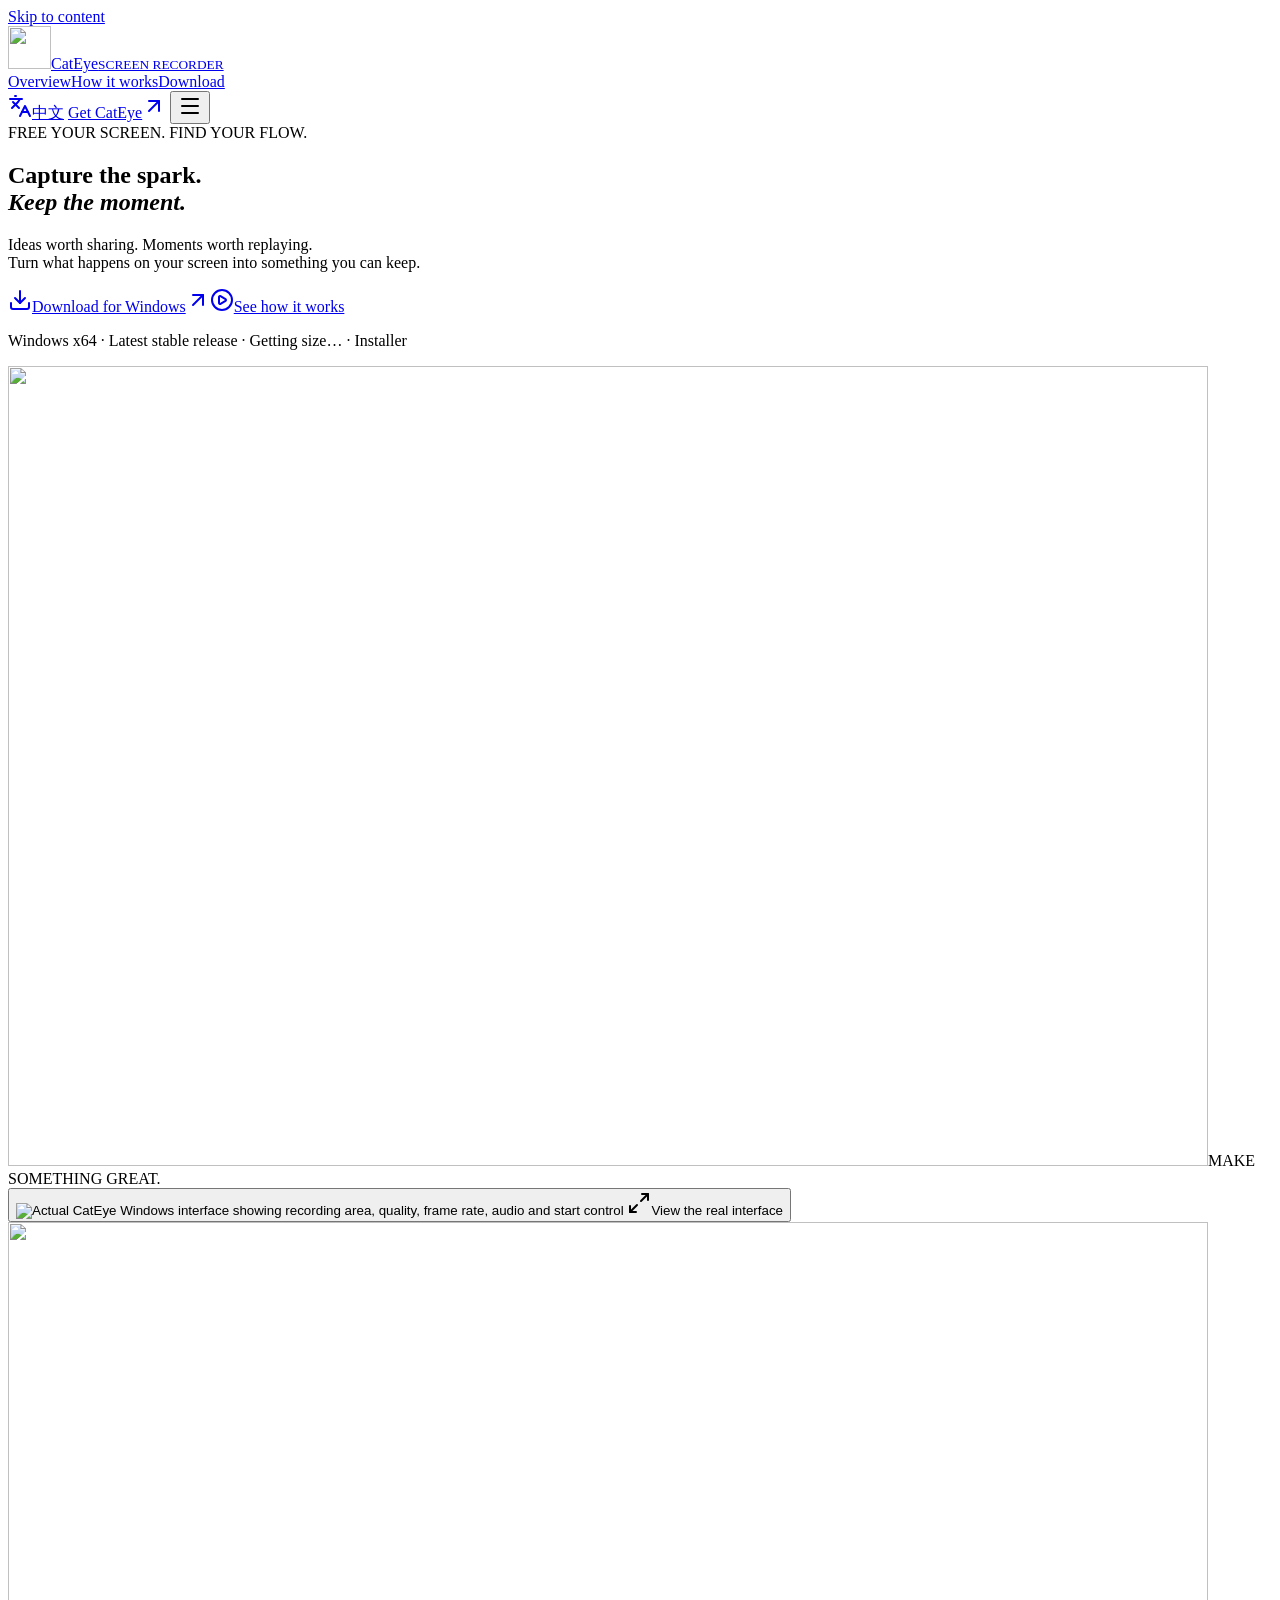
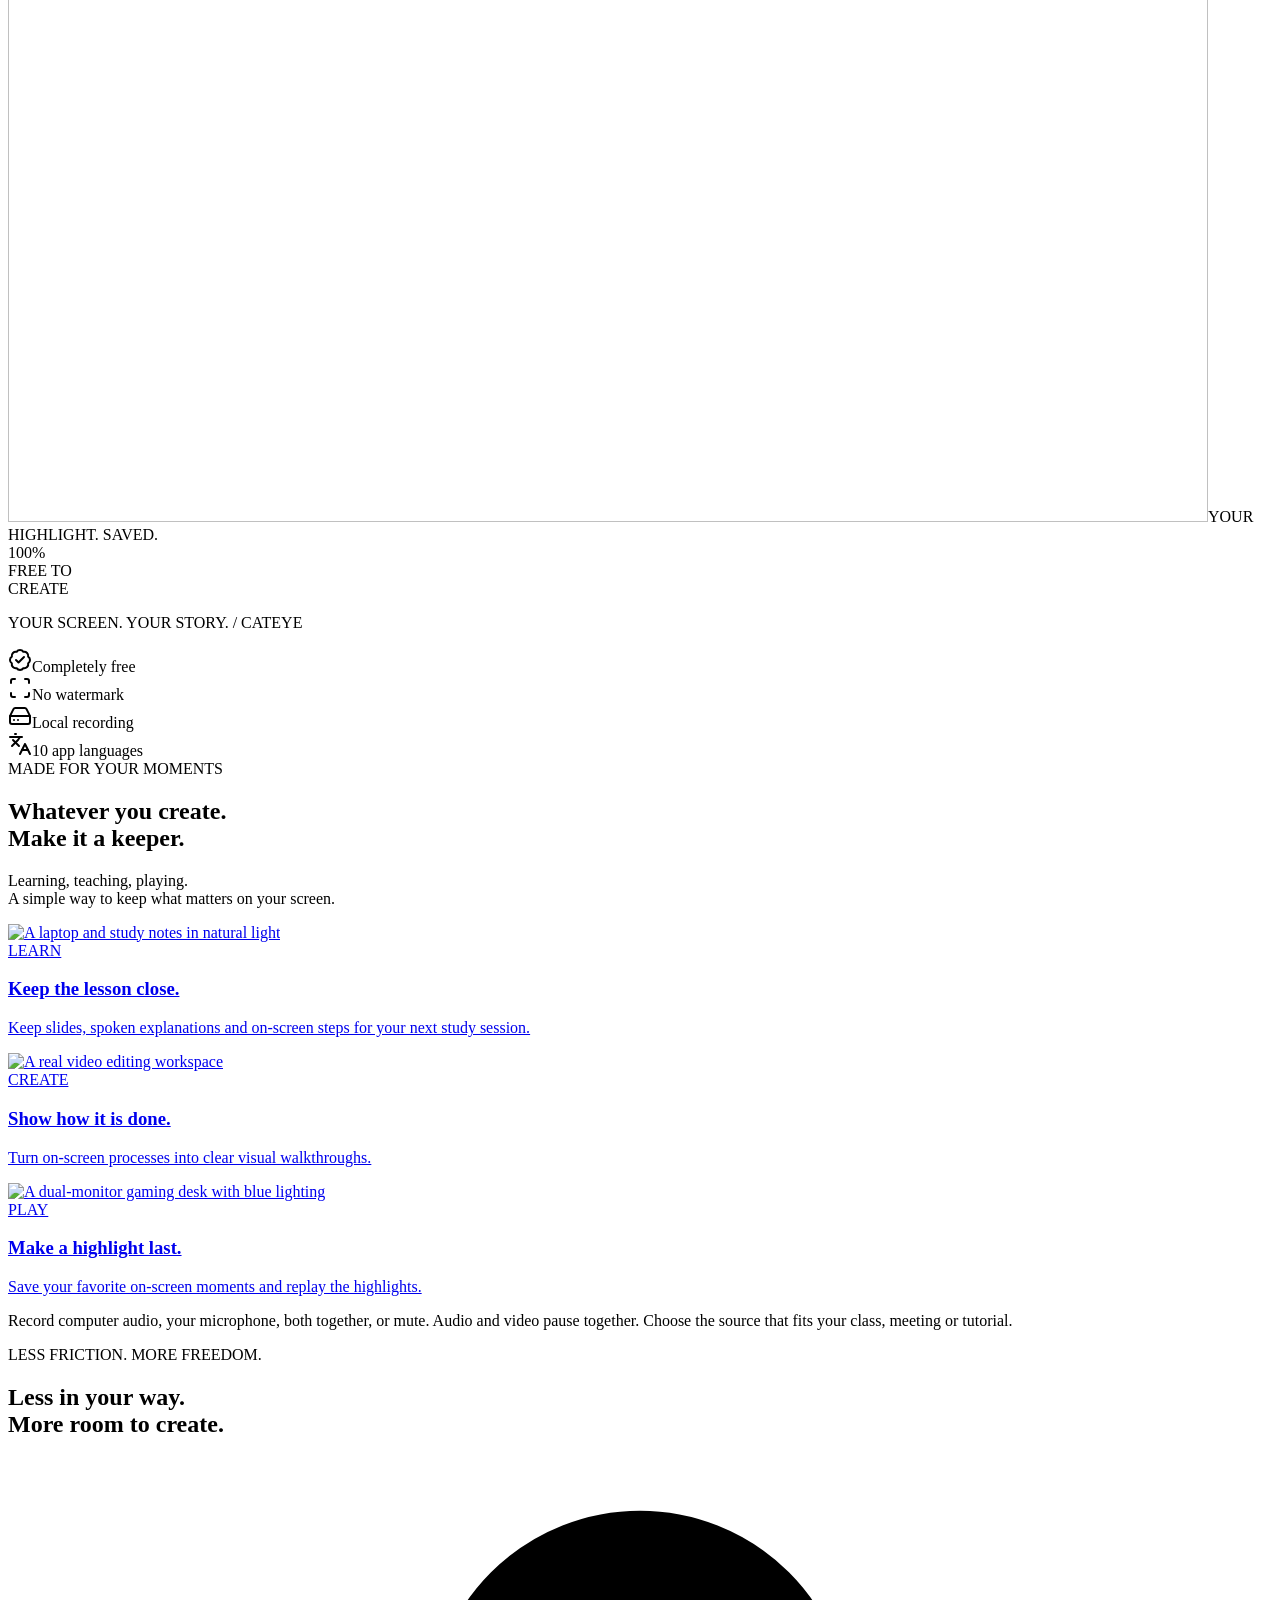
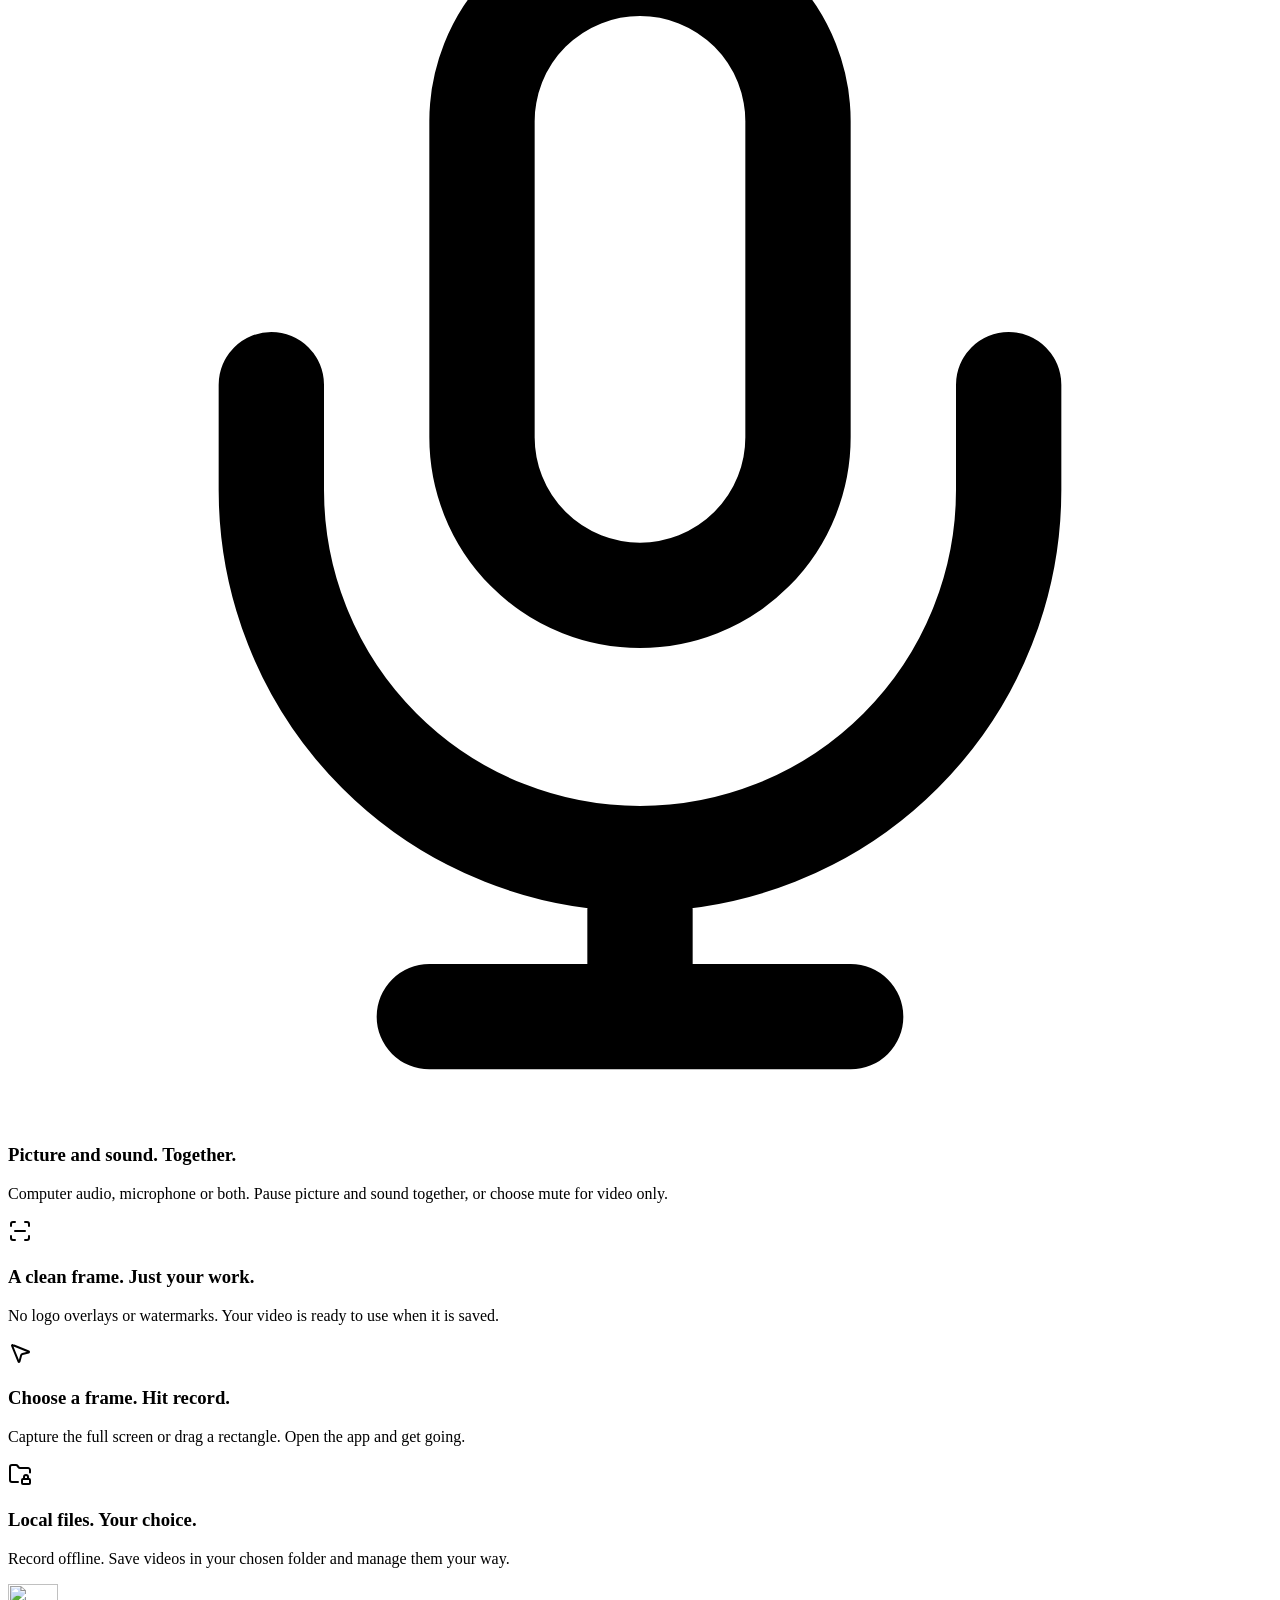
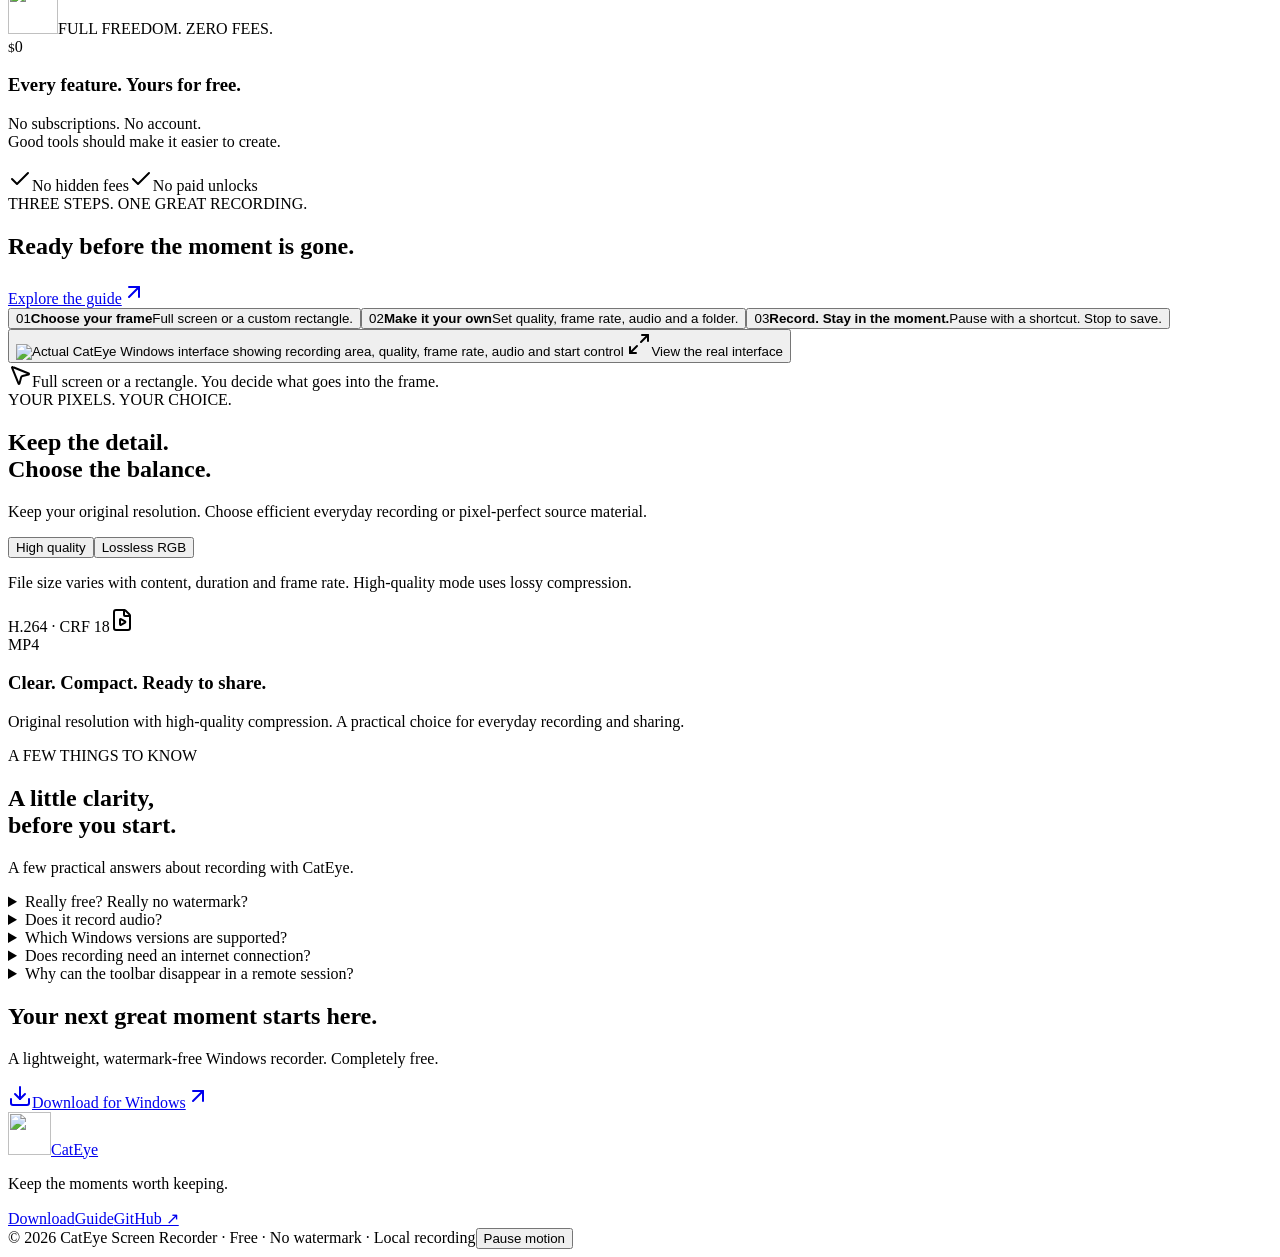
==== index-en.html @ 27d65d8d "Add files via upload" ====
<!DOCTYPE html>
<html lang="en">
<head>
  <meta charset="UTF-8">
  <meta name="viewport" content="width=device-width, initial-scale=1">
  <meta name="theme-color" content="#111313">
  <title>CatEye — Capture the spark. Keep the moment.</title>
  <meta name="description" content="CatEye is a free, lightweight Windows screen recorder without watermarks. Capture the full screen or a custom area with computer audio and microphone. Pause audio and video together. Save locally as MP4 or lossless MKV.">
  <link rel="icon" type="image/png" href="assets/images/cateye-logo.png">
  <link rel="alternate" hreflang="zh-CN" href="index.html">
  <link rel="alternate" hreflang="en" href="index-en.html">
  <link rel="stylesheet" href="assets/vendor/bootstrap.min.css">
  <link rel="stylesheet" href="assets/css/main.css">
  <script src="assets/js/downloads.js" defer></script>
  <script src="assets/js/main.js" defer></script>
</head>
<body>
<a class="skip" href="#main">Skip to content</a>
    <header class="site-header">
      <div class="container nav-row">
        <a class="brand" href="index-en.html" aria-label="CatEye home"><img src="assets/images/cateye-logo.png" width="43" height="43" alt=""><span>CatEye</span><small>SCREEN RECORDER</small></a>
        <nav class="desktop-nav" aria-label="Main navigation"><a href="index-en.html" aria-current=page>Overview</a><a href="guide-en.html" >How it works</a><a href="download-en.html" >Download</a></nav>
        <div class="nav-actions">
          <a class="lang-link" href="index.html" data-language aria-label="切换至中文"><svg
  class="icon" aria-hidden="true"
  xmlns="http://www.w3.org/2000/svg"
  width="24"
  height="24"
  viewBox="0 0 24 24"
  fill="none"
  stroke="currentColor"
  stroke-width="2"
  stroke-linecap="round"
  stroke-linejoin="round"
>
  <path d="m5 8 6 6" />
  <path d="m4 14 6-6 2-3" />
  <path d="M2 5h12" />
  <path d="M7 2h1" />
  <path d="m22 22-5-10-5 10" />
  <path d="M14 18h6" />
</svg>中文</a>
          <a class="pill pill-primary pill-small nav-download" href="https://github.com/greatworks/CatEyeScreenRecorder/releases/latest" data-download>Get CatEye<svg
  class="icon" aria-hidden="true"
  xmlns="http://www.w3.org/2000/svg"
  width="24"
  height="24"
  viewBox="0 0 24 24"
  fill="none"
  stroke="currentColor"
  stroke-width="2"
  stroke-linecap="round"
  stroke-linejoin="round"
>
  <path d="M7 7h10v10" />
  <path d="M7 17 17 7" />
</svg></a>
          <button type="button" class="menu-toggle" aria-label="Open menu" aria-controls="mobile-nav" aria-expanded="false"><svg
  class="icon" aria-hidden="true"
  xmlns="http://www.w3.org/2000/svg"
  width="24"
  height="24"
  viewBox="0 0 24 24"
  fill="none"
  stroke="currentColor"
  stroke-width="2"
  stroke-linecap="round"
  stroke-linejoin="round"
>
  <path d="M4 5h16" />
  <path d="M4 12h16" />
  <path d="M4 19h16" />
</svg></button>
        </div>
      </div>
      <nav id="mobile-nav" class="mobile-nav" aria-label="Mobile navigation" hidden><a href="index-en.html">Overview</a><a href="guide-en.html">How it works</a><a href="download-en.html">Download</a></nav>
      <div class="scroll-meter" aria-hidden="true"></div>
    </header>
<main id="main"><section class="hero"><div class="container">
      <div class="hero-copy">
        <span class="eyebrow"><i></i>FREE YOUR SCREEN. FIND YOUR FLOW.</span>
        <h1>Capture the spark.<br><em>Keep the moment.</em></h1>
        <p class="hero-lead">Ideas worth sharing. Moments worth replaying.<br>Turn what happens on your screen into something you can keep.</p>
        <div class="hero-actions"><a class="pill pill-primary" href="https://github.com/greatworks/CatEyeScreenRecorder/releases/latest" data-download><svg
  class="icon" aria-hidden="true"
  xmlns="http://www.w3.org/2000/svg"
  width="24"
  height="24"
  viewBox="0 0 24 24"
  fill="none"
  stroke="currentColor"
  stroke-width="2"
  stroke-linecap="round"
  stroke-linejoin="round"
>
  <path d="M12 15V3" />
  <path d="M21 15v4a2 2 0 0 1-2 2H5a2 2 0 0 1-2-2v-4" />
  <path d="m7 10 5 5 5-5" />
</svg><span>Download for Windows</span><span class="arrow-circle"><svg
  class="icon" aria-hidden="true"
  xmlns="http://www.w3.org/2000/svg"
  width="24"
  height="24"
  viewBox="0 0 24 24"
  fill="none"
  stroke="currentColor"
  stroke-width="2"
  stroke-linecap="round"
  stroke-linejoin="round"
>
  <path d="M7 7h10v10" />
  <path d="M7 17 17 7" />
</svg></span></a><a class="text-link" href="#workflow"><svg
  class="icon" aria-hidden="true"
  xmlns="http://www.w3.org/2000/svg"
  width="24"
  height="24"
  viewBox="0 0 24 24"
  fill="none"
  stroke="currentColor"
  stroke-width="2"
  stroke-linecap="round"
  stroke-linejoin="round"
>
  <path d="M9 9.003a1 1 0 0 1 1.517-.859l4.997 2.997a1 1 0 0 1 0 1.718l-4.997 2.997A1 1 0 0 1 9 14.996z" />
  <circle cx="12" cy="12" r="10" />
</svg>See how it works</a></div>
        <p class="hero-note" aria-live="polite">Windows x64 · <span data-release-version>Latest stable release</span> · <span data-release-size>Getting size…</span> · <span data-release-format>Installer</span></p>
      </div>
      <div class="hero-scene">
        <div class="scene-card scene-left" aria-hidden="true"><img src="assets/images/creator-workspace.jpg" width="1200" height="800" alt=""><span>MAKE SOMETHING GREAT.</span></div>
        <button type="button" class="app-visual hero-app" data-image="assets/images/app-en.png" data-tilt aria-label="Enlarge the actual CatEye interface">
      <img src="assets/images/app-en.png" width="1380" height="930" alt="Actual CatEye Windows interface showing recording area, quality, frame rate, audio and start control" fetchpriority="high">
      <span class="zoom-label"><svg
  class="icon" aria-hidden="true"
  xmlns="http://www.w3.org/2000/svg"
  width="24"
  height="24"
  viewBox="0 0 24 24"
  fill="none"
  stroke="currentColor"
  stroke-width="2"
  stroke-linecap="round"
  stroke-linejoin="round"
>
  <path d="M15 3h6v6" />
  <path d="m21 3-7 7" />
  <path d="m3 21 7-7" />
  <path d="M9 21H3v-6" />
</svg>View the real interface</span>
    </button>
        <div class="scene-card scene-right" aria-hidden="true"><img src="assets/images/gaming-workspace.jpg" width="1200" height="900" alt=""><span>YOUR HIGHLIGHT. SAVED.</span></div>
        <div class="orbit-label" aria-hidden="true">100%<br>FREE TO<br>CREATE</div>
        <p class="scene-caption">YOUR SCREEN. YOUR STORY. / CATEYE</p>
      </div>
    </div></section>
    <div class="trust-strip"><div class="container trust-grid">
      <div class="trust-item"><svg
  class="icon" aria-hidden="true"
  xmlns="http://www.w3.org/2000/svg"
  width="24"
  height="24"
  viewBox="0 0 24 24"
  fill="none"
  stroke="currentColor"
  stroke-width="2"
  stroke-linecap="round"
  stroke-linejoin="round"
>
  <path d="M3.85 8.62a4 4 0 0 1 4.78-4.77 4 4 0 0 1 6.74 0 4 4 0 0 1 4.78 4.78 4 4 0 0 1 0 6.74 4 4 0 0 1-4.77 4.78 4 4 0 0 1-6.75 0 4 4 0 0 1-4.78-4.77 4 4 0 0 1 0-6.76Z" />
  <path d="m16 9-5.5 5.5L8 12" />
</svg><span>Completely free</span></div><div class="trust-item"><svg
  class="icon" aria-hidden="true"
  xmlns="http://www.w3.org/2000/svg"
  width="24"
  height="24"
  viewBox="0 0 24 24"
  fill="none"
  stroke="currentColor"
  stroke-width="2"
  stroke-linecap="round"
  stroke-linejoin="round"
>
  <path d="M3 7V5a2 2 0 0 1 2-2h2" />
  <path d="M17 3h2a2 2 0 0 1 2 2v2" />
  <path d="M21 17v2a2 2 0 0 1-2 2h-2" />
  <path d="M7 21H5a2 2 0 0 1-2-2v-2" />
</svg><span>No watermark</span></div><div class="trust-item"><svg
  class="icon" aria-hidden="true"
  xmlns="http://www.w3.org/2000/svg"
  width="24"
  height="24"
  viewBox="0 0 24 24"
  fill="none"
  stroke="currentColor"
  stroke-width="2"
  stroke-linecap="round"
  stroke-linejoin="round"
>
  <path d="M10 16h.01" />
  <path d="M2.212 11.577a2 2 0 0 0-.212.896V18a2 2 0 0 0 2 2h16a2 2 0 0 0 2-2v-5.527a2 2 0 0 0-.212-.896L18.55 5.11A2 2 0 0 0 16.76 4H7.24a2 2 0 0 0-1.79 1.11z" />
  <path d="M21.946 12.013H2.054" />
  <path d="M6 16h.01" />
</svg><span>Local recording</span></div><div class="trust-item"><svg
  class="icon" aria-hidden="true"
  xmlns="http://www.w3.org/2000/svg"
  width="24"
  height="24"
  viewBox="0 0 24 24"
  fill="none"
  stroke="currentColor"
  stroke-width="2"
  stroke-linecap="round"
  stroke-linejoin="round"
>
  <path d="m5 8 6 6" />
  <path d="m4 14 6-6 2-3" />
  <path d="M2 5h12" />
  <path d="M7 2h1" />
  <path d="m22 22-5-10-5 10" />
  <path d="M14 18h6" />
</svg><span>10 app languages</span></div>
    </div></div>
    <section class="light-section section-pad" id="moments"><div class="container">
      <div class="section-head reveal"><div><span class="eyebrow"><i></i>MADE FOR YOUR MOMENTS</span><h2 class="section-title">Whatever you create.<br>Make it a keeper.</h2></div><p class="section-lead">Learning, teaching, playing.<br>A simple way to keep what matters on your screen.</p></div>
      <div class="row g-4">
        <div class="col-md-4 reveal"><a class="use-case" href="guide-en.html#first-recording"><img src="assets/images/study-workspace.jpg" width="1200" height="900" loading="lazy" alt="A laptop and study notes in natural light"><div class="use-case-copy"><span class="tag">LEARN</span><h3>Keep the lesson close.</h3><p>Keep slides, spoken explanations and on-screen steps for your next study session.</p></div></a></div><div class="col-md-4 reveal"><a class="use-case" href="guide-en.html#first-recording"><img src="assets/images/creator-workspace.jpg" width="1200" height="900" loading="lazy" alt="A real video editing workspace"><div class="use-case-copy"><span class="tag">CREATE</span><h3>Show how it is done.</h3><p>Turn on-screen processes into clear visual walkthroughs.</p></div></a></div><div class="col-md-4 reveal"><a class="use-case" href="guide-en.html#first-recording"><img src="assets/images/gaming-workspace.jpg" width="1200" height="900" loading="lazy" alt="A dual-monitor gaming desk with blue lighting"><div class="use-case-copy"><span class="tag">PLAY</span><h3>Make a highlight last.</h3><p>Save your favorite on-screen moments and replay the highlights.</p></div></a></div>
      </div><p class="scenario-note">Record computer audio, your microphone, both together, or mute. Audio and video pause together. Choose the source that fits your class, meeting or tutorial.</p>
    </div></section>
    <section class="section-pad" id="features"><div class="container feature-intro">
      <div class="reveal"><span class="eyebrow"><i></i>LESS FRICTION. MORE FREEDOM.</span><h2 class="section-title">Less in your way.<br>More room to create.</h2>
        <div class="feature-list">
          <div class="feature-row"><svg class="icon" aria-hidden="true" viewBox="0 0 24 24" fill="none" stroke="currentColor" stroke-width="2" stroke-linecap="round" stroke-linejoin="round"><rect x="9" y="2" width="6" height="12" rx="3"/><path d="M5 10v2a7 7 0 0 0 14 0v-2M12 19v3M8 22h8"/></svg><div><h3>Picture and sound. Together.</h3><p>Computer audio, microphone or both. Pause picture and sound together, or choose mute for video only.</p></div></div>
          <div class="feature-row"><svg
  class="icon" aria-hidden="true"
  xmlns="http://www.w3.org/2000/svg"
  width="24"
  height="24"
  viewBox="0 0 24 24"
  fill="none"
  stroke="currentColor"
  stroke-width="2"
  stroke-linecap="round"
  stroke-linejoin="round"
>
  <path d="M3 7V5a2 2 0 0 1 2-2h2" />
  <path d="M17 3h2a2 2 0 0 1 2 2v2" />
  <path d="M21 17v2a2 2 0 0 1-2 2h-2" />
  <path d="M7 21H5a2 2 0 0 1-2-2v-2" />
  <path d="M7 12h10" />
</svg><div><h3>A clean frame. Just your work.</h3><p>No logo overlays or watermarks. Your video is ready to use when it is saved.</p></div></div><div class="feature-row"><svg
  class="icon" aria-hidden="true"
  xmlns="http://www.w3.org/2000/svg"
  width="24"
  height="24"
  viewBox="0 0 24 24"
  fill="none"
  stroke="currentColor"
  stroke-width="2"
  stroke-linecap="round"
  stroke-linejoin="round"
>
  <path d="M4.037 4.688a.495.495 0 0 1 .651-.651l16 6.5a.5.5 0 0 1-.063.947l-6.124 1.58a2 2 0 0 0-1.438 1.435l-1.579 6.126a.5.5 0 0 1-.947.063z" />
</svg><div><h3>Choose a frame. Hit record.</h3><p>Capture the full screen or drag a rectangle. Open the app and get going.</p></div></div><div class="feature-row"><svg
  class="icon" aria-hidden="true"
  xmlns="http://www.w3.org/2000/svg"
  width="24"
  height="24"
  viewBox="0 0 24 24"
  fill="none"
  stroke="currentColor"
  stroke-width="2"
  stroke-linecap="round"
  stroke-linejoin="round"
>
  <rect width="8" height="5" x="14" y="17" rx="1" />
  <path d="M10 20H4a2 2 0 0 1-2-2V5a2 2 0 0 1 2-2h3.9a2 2 0 0 1 1.69.9l.81 1.2a2 2 0 0 0 1.67.9H20a2 2 0 0 1 2 2v2.5" />
  <path d="M20 17v-2a2 2 0 1 0-4 0v2" />
</svg><div><h3>Local files. Your choice.</h3><p>Record offline. Save videos in your chosen folder and manage them your way.</p></div></div>
        </div>
      </div>
      <div class="spotlight-card free-card reveal"><img class="mini-logo" src="assets/images/cateye-logo.png" width="50" height="50" alt=""><span class="overline">FULL FREEDOM. ZERO FEES.</span><div class="free-display"><small>$</small>0</div><h3>Every feature. Yours for free.</h3><p>No subscriptions. No account.<br>Good tools should make it easier to create.</p><div class="free-card-footer"><span><svg
  class="icon" aria-hidden="true"
  xmlns="http://www.w3.org/2000/svg"
  width="24"
  height="24"
  viewBox="0 0 24 24"
  fill="none"
  stroke="currentColor"
  stroke-width="2"
  stroke-linecap="round"
  stroke-linejoin="round"
>
  <path d="M20 6 9 17l-5-5" />
</svg>No hidden fees</span><span><svg
  class="icon" aria-hidden="true"
  xmlns="http://www.w3.org/2000/svg"
  width="24"
  height="24"
  viewBox="0 0 24 24"
  fill="none"
  stroke="currentColor"
  stroke-width="2"
  stroke-linecap="round"
  stroke-linejoin="round"
>
  <path d="M20 6 9 17l-5-5" />
</svg>No paid unlocks</span></div></div>
    </div></section>
    <section class="section-pad workflow" id="workflow"><div class="container">
      <div class="section-head reveal"><div><span class="eyebrow"><i></i>THREE STEPS. ONE GREAT RECORDING.</span><h2 class="section-title">Ready before the moment is gone.</h2></div><a class="text-link" href="guide-en.html">Explore the guide<svg
  class="icon" aria-hidden="true"
  xmlns="http://www.w3.org/2000/svg"
  width="24"
  height="24"
  viewBox="0 0 24 24"
  fill="none"
  stroke="currentColor"
  stroke-width="2"
  stroke-linecap="round"
  stroke-linejoin="round"
>
  <path d="M7 7h10v10" />
  <path d="M7 17 17 7" />
</svg></a></div>
      <div class="workflow-layout">
        <div class="steps reveal" role="group" aria-label="Recording steps">
          <button class="step-button" type="button" data-step="0" aria-pressed="true"><span class="step-number">01</span><span><strong>Choose your frame</strong><span>Full screen or a custom rectangle.</span></span></button><button class="step-button" type="button" data-step="1" aria-pressed="false"><span class="step-number">02</span><span><strong>Make it your own</strong><span>Set quality, frame rate, audio and a folder.</span></span></button><button class="step-button" type="button" data-step="2" aria-pressed="false"><span class="step-number">03</span><span><strong>Record. Stay in the moment.</strong><span>Pause with a shortcut. Stop to save.</span></span></button>
        </div><div class="workflow-visual reveal"><button type="button" class="app-visual " data-image="assets/images/app-en.png"  aria-label="Enlarge the actual CatEye interface">
      <img src="assets/images/app-en.png" width="1380" height="930" alt="Actual CatEye Windows interface showing recording area, quality, frame rate, audio and start control" loading="lazy">
      <span class="zoom-label"><svg
  class="icon" aria-hidden="true"
  xmlns="http://www.w3.org/2000/svg"
  width="24"
  height="24"
  viewBox="0 0 24 24"
  fill="none"
  stroke="currentColor"
  stroke-width="2"
  stroke-linecap="round"
  stroke-linejoin="round"
>
  <path d="M15 3h6v6" />
  <path d="m21 3-7 7" />
  <path d="m3 21 7-7" />
  <path d="M9 21H3v-6" />
</svg>View the real interface</span>
    </button><div class="workflow-caption"><svg
  class="icon" aria-hidden="true"
  xmlns="http://www.w3.org/2000/svg"
  width="24"
  height="24"
  viewBox="0 0 24 24"
  fill="none"
  stroke="currentColor"
  stroke-width="2"
  stroke-linecap="round"
  stroke-linejoin="round"
>
  <path d="M4.037 4.688a.495.495 0 0 1 .651-.651l16 6.5a.5.5 0 0 1-.063.947l-6.124 1.58a2 2 0 0 0-1.438 1.435l-1.579 6.126a.5.5 0 0 1-.947.063z" />
</svg><span id="step-caption" aria-live="polite">Full screen or a rectangle. You decide what goes into the frame.</span></div></div>
      </div>
    </div></section>
    <section class="quality-section section-pad" id="quality"><div class="container quality-layout">
      <div class="reveal"><span class="eyebrow"><i></i>YOUR PIXELS. YOUR CHOICE.</span><h2 class="section-title">Keep the detail.<br>Choose the balance.</h2><p class="section-lead">Keep your original resolution. Choose efficient everyday recording or pixel-perfect source material.</p>
        <div class="quality-switch" role="group" aria-label="Choose quality mode"><button type="button" data-quality="mp4" aria-pressed="true">High quality</button><button type="button" data-quality="mkv" aria-pressed="false">Lossless RGB</button></div>
        <p class="quality-small">File size varies with content, duration and frame rate. High-quality mode uses lossy compression.</p>
      </div><div class="format-card reveal" aria-live="polite"><div class="format-meta"><span id="quality-codec">H.264 · CRF 18</span><svg
  class="icon" aria-hidden="true"
  xmlns="http://www.w3.org/2000/svg"
  width="24"
  height="24"
  viewBox="0 0 24 24"
  fill="none"
  stroke="currentColor"
  stroke-width="2"
  stroke-linecap="round"
  stroke-linejoin="round"
>
  <path d="M6 22a2 2 0 0 1-2-2V4a2 2 0 0 1 2-2h8a2.4 2.4 0 0 1 1.704.706l3.588 3.588A2.4 2.4 0 0 1 20 8v12a2 2 0 0 1-2 2z" />
  <path d="M14 2v5a1 1 0 0 0 1 1h5" />
  <path d="M15.033 13.44a.647.647 0 0 1 0 1.12l-4.065 2.352a.645.645 0 0 1-.968-.56v-4.704a.645.645 0 0 1 .967-.56z" />
</svg></div><div class="format-name" id="quality-name">MP4</div><h3 id="quality-title">Clear. Compact. Ready to share.</h3><p id="quality-text">Original resolution with high-quality compression. A practical choice for everyday recording and sharing.</p></div>
    </div></section>
    <section class="section-pad" id="faq"><div class="container faq-layout"><div class="reveal"><span class="eyebrow"><i></i>A FEW THINGS TO KNOW</span><h2 class="section-title">A little clarity,<br>before you start.</h2><p class="section-lead">A few practical answers about recording with CatEye.</p></div><div class="reveal"><div class="faq-list"><details><summary>Really free? Really no watermark?</summary><p>Yes. Every feature is free, recordings have no watermark, and no account or subscription is required.</p></details><details><summary>Does it record audio?</summary><p>Record computer audio, your microphone, both together, or mute. Audio and video pause together. Choose the source that fits your class, meeting or tutorial.</p></details><details><summary>Which Windows versions are supported?</summary><p>Targets 64-bit Windows 7 SP1 / 8 / 8.1 / 10 / 11 with .NET Framework 4.5.2 or later. Regression testing was completed on Windows 10 x64; other targets still need device validation.</p></details><details><summary>Does recording need an internet connection?</summary><p>Recording works offline. Videos go directly to the local folder you choose. Update checks and downloads require internet access.</p></details><details><summary>Why can the toolbar disappear in a remote session?</summary><p>Some remote-desktop apps also hide the capture-excluded toolbar. Use Ctrl + Shift + F9 to pause or resume and Ctrl + Shift + F10 to stop and save.</p></details></div></div></div></section>
    <section class="final-cta"><div class="container cta-row reveal"><div><h2>Your next great moment starts here.</h2><p>A lightweight, watermark-free Windows recorder. Completely free.</p></div><a class="pill pill-dark" href="https://github.com/greatworks/CatEyeScreenRecorder/releases/latest" data-download><svg
  class="icon" aria-hidden="true"
  xmlns="http://www.w3.org/2000/svg"
  width="24"
  height="24"
  viewBox="0 0 24 24"
  fill="none"
  stroke="currentColor"
  stroke-width="2"
  stroke-linecap="round"
  stroke-linejoin="round"
>
  <path d="M12 15V3" />
  <path d="M21 15v4a2 2 0 0 1-2 2H5a2 2 0 0 1-2-2v-4" />
  <path d="m7 10 5 5 5-5" />
</svg><span>Download for Windows</span><span class="arrow-circle"><svg
  class="icon" aria-hidden="true"
  xmlns="http://www.w3.org/2000/svg"
  width="24"
  height="24"
  viewBox="0 0 24 24"
  fill="none"
  stroke="currentColor"
  stroke-width="2"
  stroke-linecap="round"
  stroke-linejoin="round"
>
  <path d="M7 7h10v10" />
  <path d="M7 17 17 7" />
</svg></span></a></div></section></main>
<footer class="site-footer"><div class="container">
      <div class="footer-top">
        <div><a class="brand" href="index-en.html"><img src="assets/images/cateye-logo.png" width="43" height="43" alt="">CatEye</a><p>Keep the moments worth keeping.</p></div>
        <nav class="footer-links" aria-label="Footer navigation"><a href="https://github.com/greatworks/CatEyeScreenRecorder/releases/latest" data-download>Download</a><a href="guide-en.html">Guide</a><a href="https://github.com/greatworks/CatEyeScreenRecorder" target="_blank" rel="noopener noreferrer">GitHub ↗</a></nav>
      </div>
      <div class="footer-bottom"><span>© 2026 CatEye Screen Recorder · Free · No watermark · Local recording</span><button class="motion-toggle" type="button" aria-pressed="false">Pause motion</button></div>
    </div></footer>
    <dialog class="image-dialog" aria-label="CatEye interface preview"><button type="button" class="dialog-close" aria-label="Close preview"><svg
  class="icon" aria-hidden="true"
  xmlns="http://www.w3.org/2000/svg"
  width="24"
  height="24"
  viewBox="0 0 24 24"
  fill="none"
  stroke="currentColor"
  stroke-width="2"
  stroke-linecap="round"
  stroke-linejoin="round"
>
  <path d="M18 6 6 18" />
  <path d="m6 6 12 12" />
</svg></button><img id="large-image" alt="Enlarged actual CatEye interface"><p>Rendered from the actual Windows application controls</p></dialog>
    <div class="toast" role="status" aria-live="polite"></div>
</body>
</html>
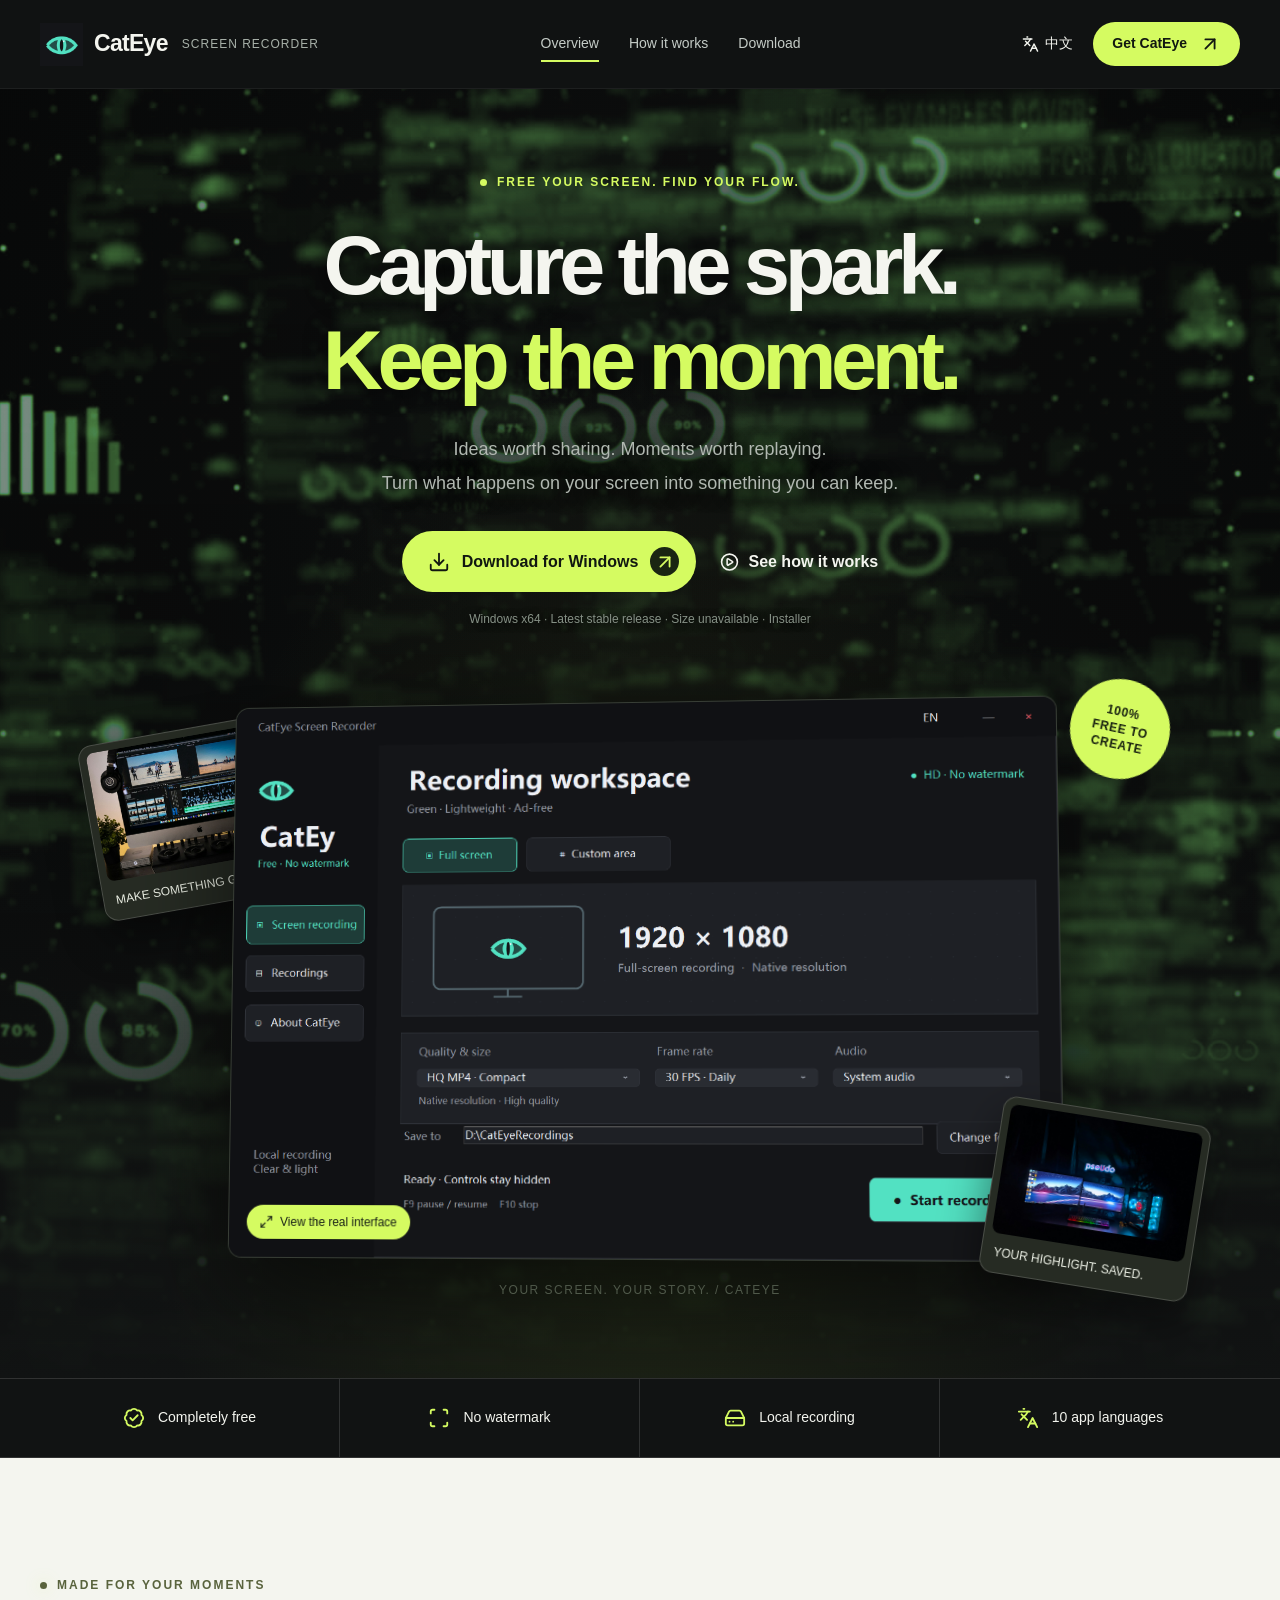
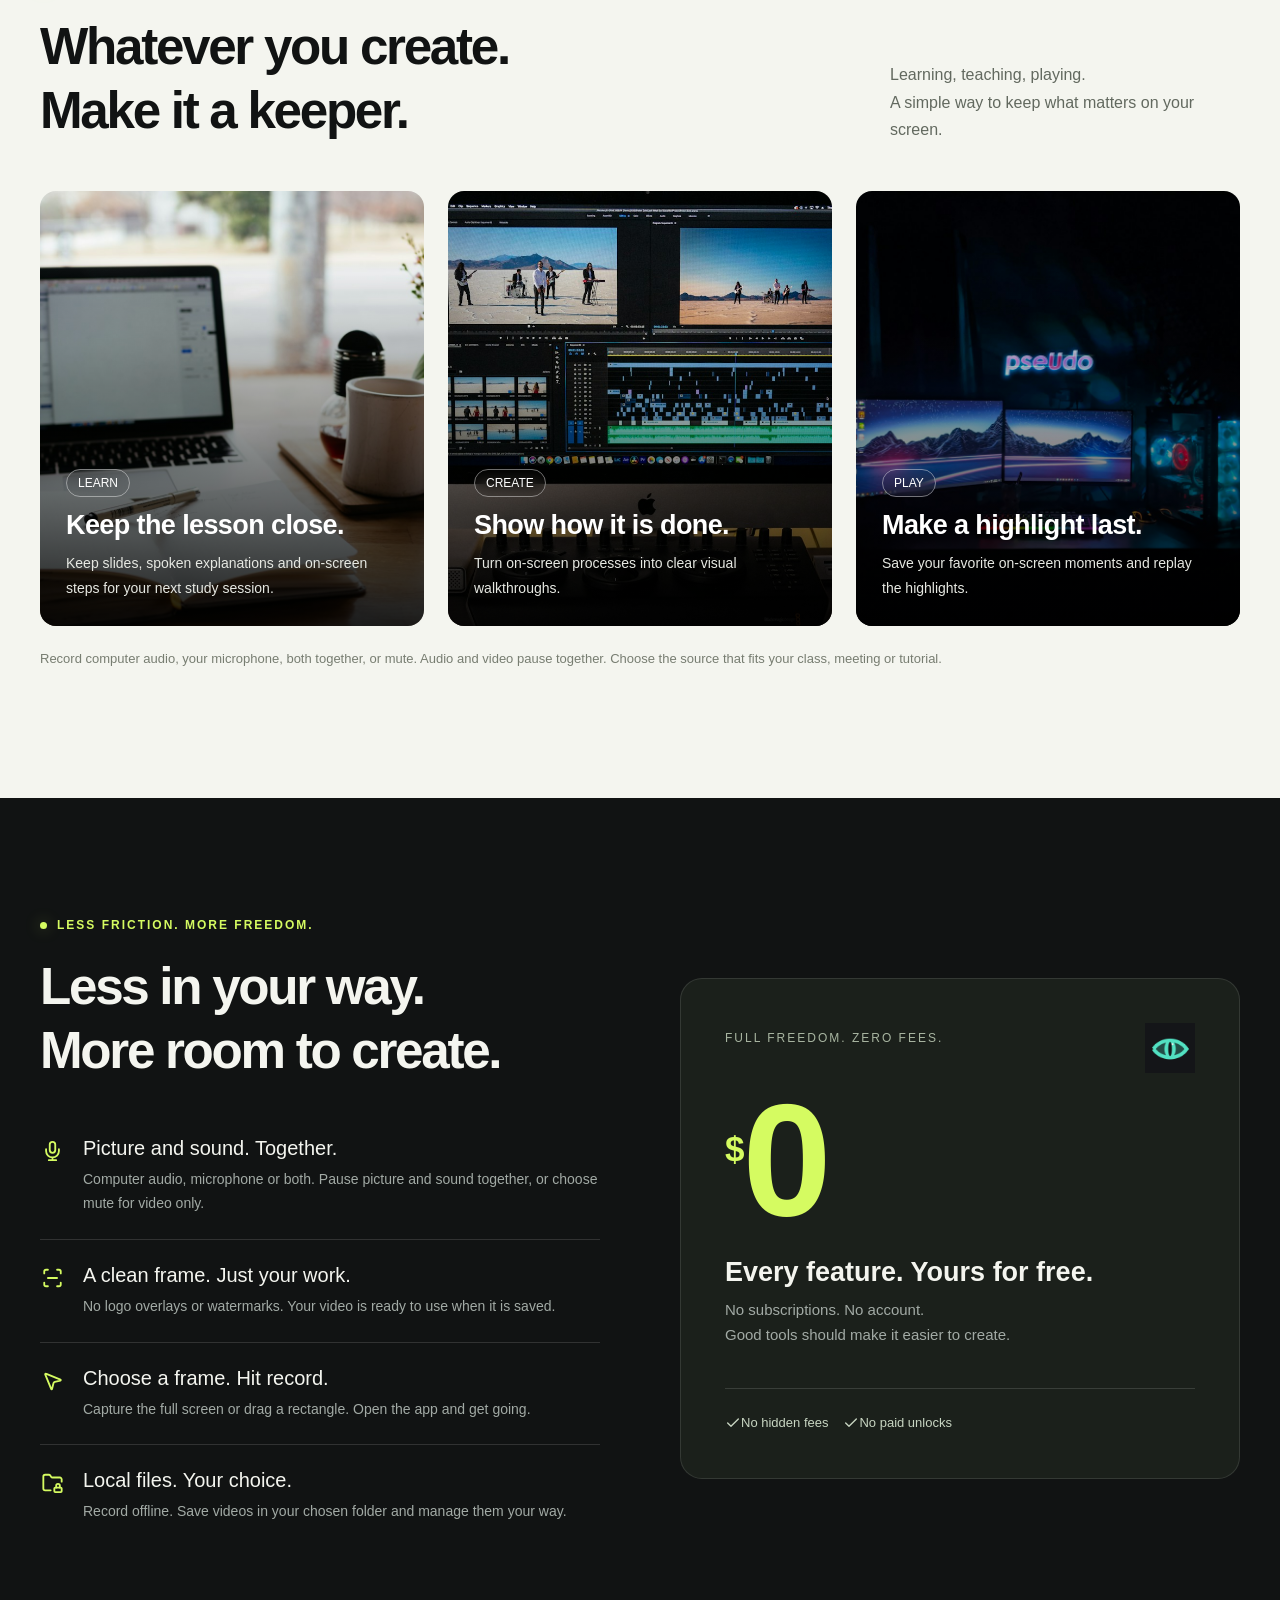
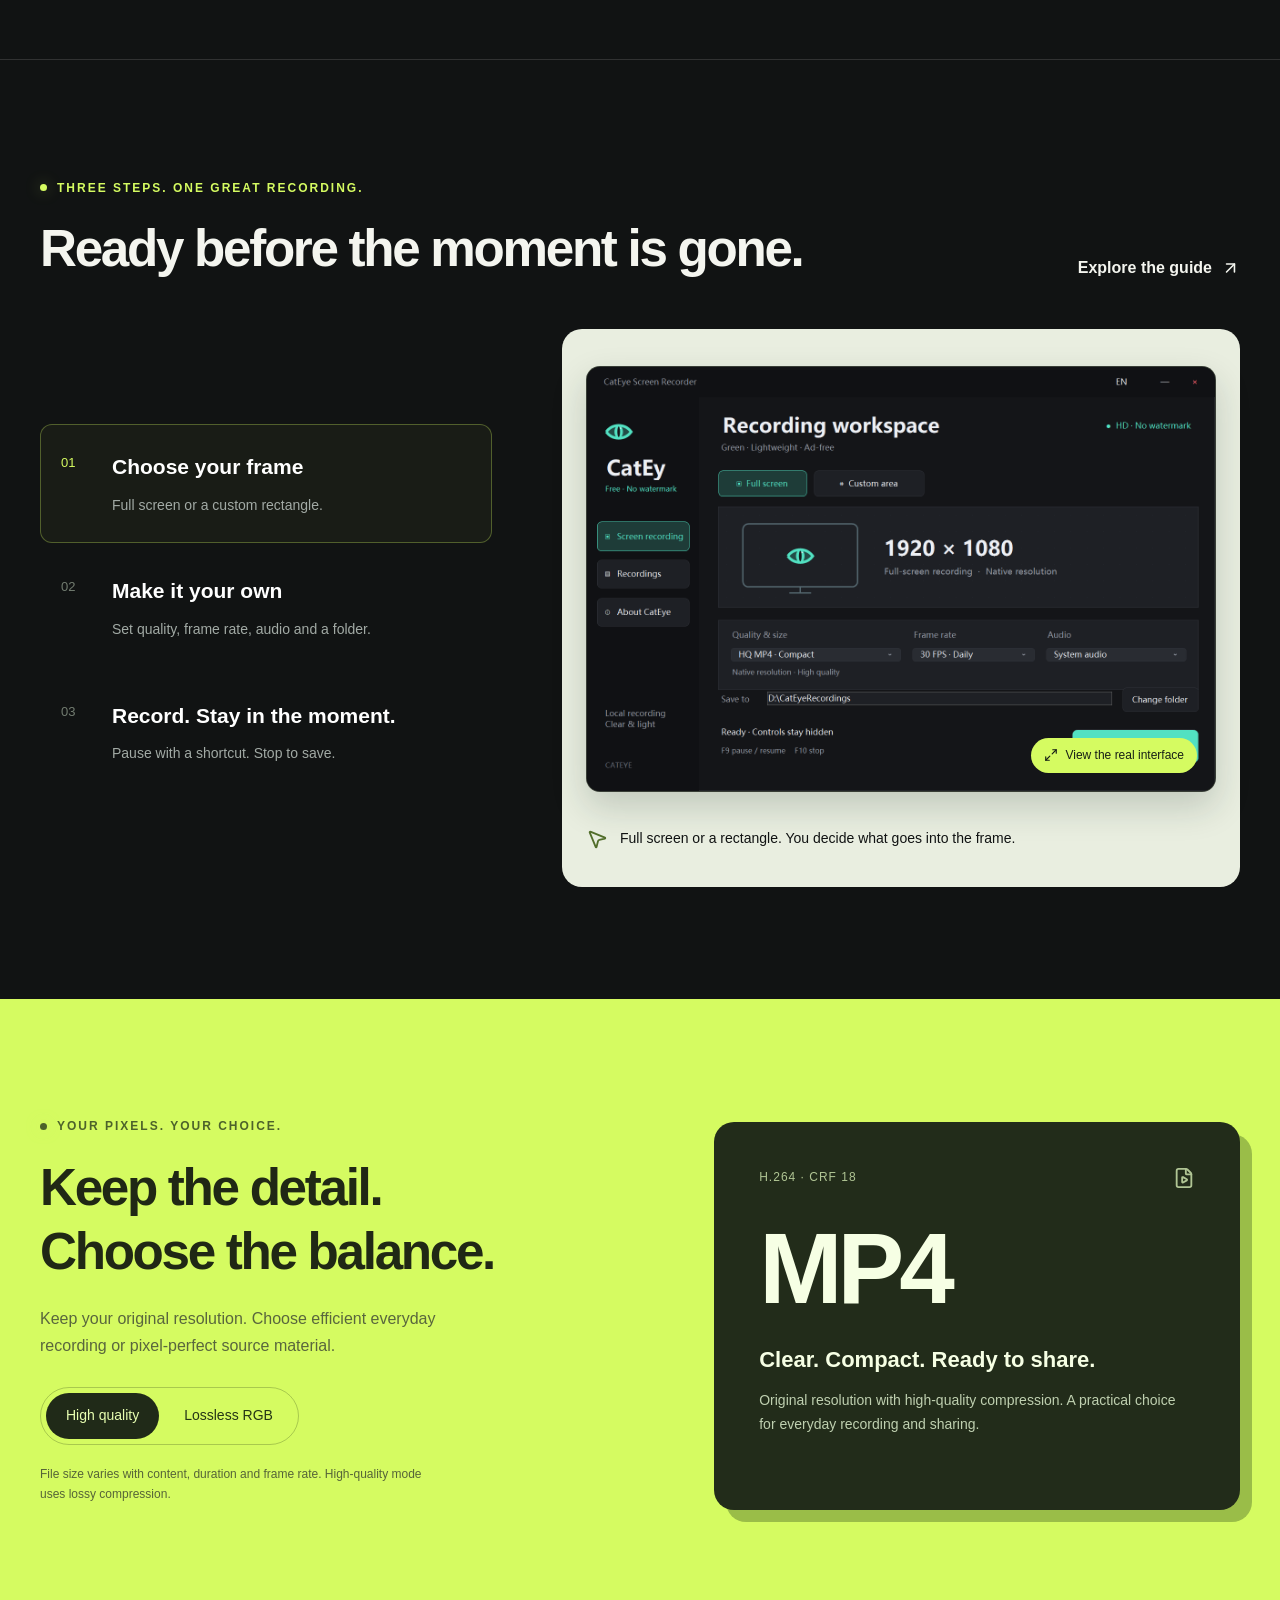
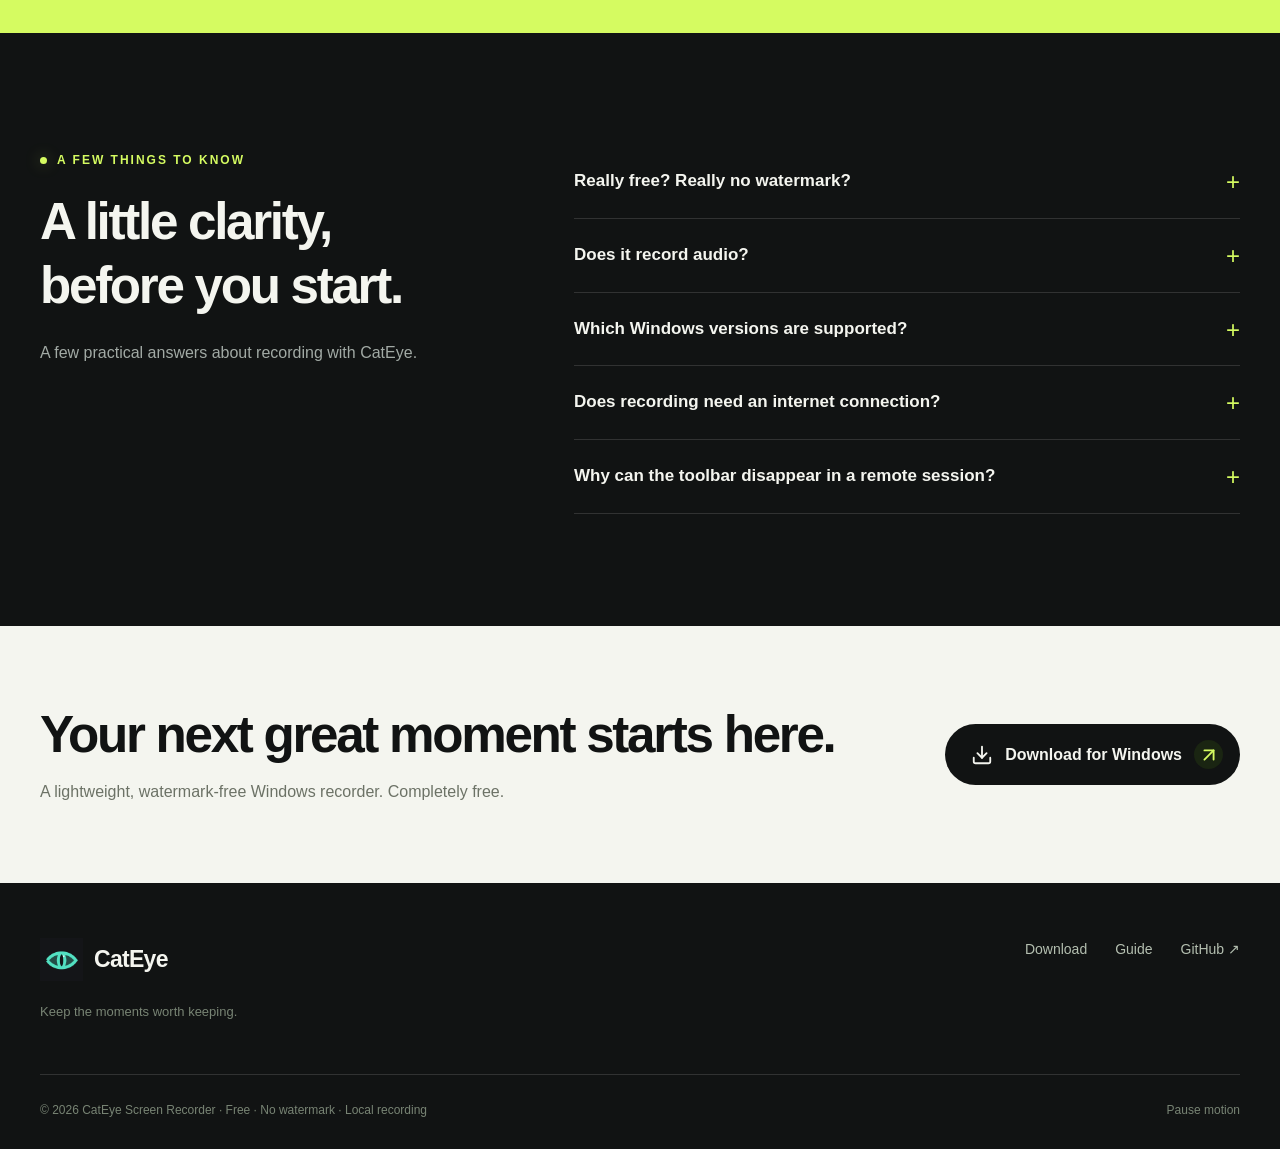
==== commit df0b173e: "MVP 1.0" ====
--- a/index-en.html
+++ b/index-en.html
@@ -76,7 +76,14 @@
       <nav id="mobile-nav" class="mobile-nav" aria-label="Mobile navigation" hidden><a href="index-en.html">Overview</a><a href="guide-en.html">How it works</a><a href="download-en.html">Download</a></nav>
       <div class="scroll-meter" aria-hidden="true"></div>
     </header>
-<main id="main"><section class="hero"><div class="container">
+<main id="main"><section class="hero"><div class="hero-backdrop" aria-hidden="true">
+  <video class="hero-video" data-hero-video autoplay muted loop playsinline preload="none" tabindex="-1" poster="assets/videos/hero-digital-flow-poster.jpg" data-desktop-src="assets/videos/hero-digital-flow-1080p.mp4" data-mobile-src="assets/videos/hero-digital-flow-720p.mp4"></video>
+</div>
+<button type="button" class="hero-motion" data-hero-motion aria-pressed="false">
+  <svg data-video-icon="pause" aria-hidden="true" viewBox="0 0 24 24" fill="none" stroke="currentColor" stroke-width="2"><path d="M8 5v14M16 5v14"/></svg>
+  <svg data-video-icon="play" aria-hidden="true" viewBox="0 0 24 24" fill="none" stroke="currentColor" stroke-width="2" hidden><path d="m8 5 11 7-11 7Z"/></svg>
+  <span>Pause background</span>
+</button><div class="container">
       <div class="hero-copy">
         <span class="eyebrow"><i></i>FREE YOUR SCREEN. FIND YOUR FLOW.</span>
         <h1>Capture the spark.<br><em>Keep the moment.</em></h1>
--- a/assets/css/main.css
+++ b/assets/css/main.css
@@ -0,0 +1,331 @@
+/* CatEye — original static website. Edit this file directly; no build step. */
+:root {
+  --ink: #111313; --paper: #f4f5ef; --lime: #d5fb61; --mint: #74e3c0;
+  --muted: #a2aaa5; --line: #ffffff22; --panel: #1b1f1d;
+  --bs-body-font-family: "Segoe UI", "Microsoft YaHei", Arial, sans-serif;
+  --bs-body-bg: var(--ink); --bs-body-color: var(--paper);
+}
+* { box-sizing: border-box; }
+html { scroll-behavior: smooth; scroll-padding-top: 104px; }
+body { margin: 0; font-size: 16px; line-height: 1.7; overflow-x: clip; }
+body, button, input { font-family: var(--bs-body-font-family); }
+a { color: inherit; text-decoration: none; }
+a:hover { color: inherit; }
+button, a { -webkit-tap-highlight-color: transparent; }
+button { font: inherit; }
+button, summary, input[type=range] { cursor: pointer; }
+img { max-width: 100%; height: auto; }
+button:focus-visible, a:focus-visible, summary:focus-visible, input:focus-visible { outline: 3px solid var(--mint); outline-offset: 5px; }
+[hidden] { display: none !important; }
+::selection { color: var(--ink); background: var(--lime); }
+.container { max-width: 1264px; padding-inline: 32px; }
+.icon { width: 22px; height: 22px; flex-shrink: 0; vertical-align: middle; }
+.skip { position: fixed; top: -70px; left: 18px; z-index: 100; padding: 10px 20px; background: var(--lime); color: var(--ink); }
+.skip:focus { top: 8px; }
+.site-header { position: sticky; top: 0; z-index: 30; background: #111313e8; backdrop-filter: blur(18px); border-bottom: 1px solid #ffffff0e; }
+.nav-row { height: 88px; display: flex; align-items: center; justify-content: space-between; gap: 24px; }
+.brand { display: inline-flex; align-items: center; gap: 11px; font-size: 23px; font-weight: 750; letter-spacing: -.7px; white-space: nowrap; }
+.brand img { width: 43px; height: 43px; }
+.brand small { margin-left: 3px; color: #a8b1a9; font-size: 12px; letter-spacing: 1px; font-weight: 500; }
+.desktop-nav { display: flex; align-items: center; gap: 30px; }
+.desktop-nav a { font-size: 14px; color: #c4cbc6; position: relative; }
+.desktop-nav a:after { content: ""; position: absolute; left: 0; bottom: -6px; width: 100%; height: 2px; background: var(--lime); transform: scaleX(0); transform-origin: left; transition: transform .25s; }
+.desktop-nav a:hover:after, .desktop-nav a[aria-current]:after { transform: scaleX(1); }
+.nav-actions { display: flex; align-items: center; gap: 20px; }
+.lang-link { display: flex; align-items: center; gap: 6px; font-size: 14px; min-height: 44px; }
+.lang-link .icon { width: 17px; }
+.pill { display: inline-flex; align-items: center; justify-content: center; gap: 12px; border: 1px solid transparent; border-radius: 100px; padding: 15px 25px; min-height: 54px; font-size: 16px; font-weight: 650; transition: transform .25s, background .25s, box-shadow .25s; }
+.pill:hover { transform: translateY(-3px); }
+.pill-primary { background: var(--lime); color: #111710; box-shadow: 0 0 0 0 #d5fb6120; }
+.pill-primary:hover { color: #111710; background: #e4ff98; box-shadow: 0 10px 34px #d5fb6124; }
+.pill-dark { background: var(--ink); color: var(--paper); }
+.pill-dark:hover { background: #30392d; color: white; }
+.pill-outline { border-color: #ffffff33; background: #ffffff04; color: var(--paper); }
+.pill-outline:hover { background: #ffffff10; }
+.pill-small { min-height: 43px; padding: 9px 18px; font-size: 14px; }
+.pill .arrow-circle { display: grid; place-items: center; width: 29px; height: 29px; background: #1a2512; color: var(--lime); border-radius: 50%; margin-right: -9px; }
+.text-link { display: inline-flex; align-items: center; gap: 9px; font-weight: 600; text-underline-offset: 5px; }
+.text-link:hover { text-decoration: underline; }
+.text-link .icon { width: 19px; transition: transform .2s; }
+.text-link:hover .icon { transform: translate(3px,-3px); }
+.menu-toggle { display: none; color: white; width: 44px; height: 44px; border-radius: 50%; border: 1px solid #ffffff30; background: transparent; }
+.mobile-nav { padding: 12px 24px 25px; display: flex; flex-direction: column; gap: 5px; }
+.mobile-nav a { padding: 10px 15px; border-radius: 8px; }
+.mobile-nav a:hover { background: #ffffff0e; }
+.scroll-meter { position: absolute; left: 0; bottom: -1px; width: 100%; height: 2px; background: var(--lime); transform: scaleX(0); transform-origin: left; }
+.eyebrow { display: inline-flex; align-items: center; gap: 10px; color: var(--lime); font-size: 12px; font-weight: 600; letter-spacing: 2px; text-transform: uppercase; }
+.eyebrow i { width: 7px; height: 7px; background: currentColor; border-radius: 50%; box-shadow: 0 0 15px #d5fb6160; }
+.hero { position: relative; padding: 78px 0 0; isolation: isolate; }
+.hero:before { content: ""; position: absolute; inset: 0; z-index: -1; background: radial-gradient(ellipse at 50% 84%,#799e2220,transparent 53%); pointer-events: none; }
+.hero-backdrop { position: absolute; inset: 0; z-index: -2; overflow: hidden; pointer-events: none; background: #111313; }
+.hero-backdrop:before { content: ""; position: absolute; inset: 0; background: url("../videos/hero-digital-flow-poster.jpg") center / cover no-repeat; }
+.hero-video { display: block; width: 100%; height: 100%; object-fit: cover; object-position: center; }
+.hero-video, .hero-backdrop:before { opacity: .68; filter: sepia(1) saturate(2.3) hue-rotate(65deg); }
+.hero-backdrop:after { content: ""; position: absolute; inset: 0; background: linear-gradient(180deg,#11131324 0%,#11131333 42%,#111313a6 75%,#111313 100%), radial-gradient(ellipse at 50% 32%,#111313a6 0%,#11131333 48%,#11131308 82%); }
+.hero-motion { position: absolute; top: 18px; right: max(24px,calc((100% - 1200px) / 2)); z-index: 3; display: inline-flex; align-items: center; gap: 8px; min-height: 44px; padding: 9px 14px; color: #dce5d4; background: #111313b3; border: 1px solid #d5fb6133; border-radius: 100px; font-size: 13px; backdrop-filter: blur(8px); }
+.hero-motion:hover { color: var(--lime); border-color: #d5fb6180; }
+.hero-motion svg { width: 16px; height: 16px; }
+.hero-copy h1, .hero-lead { text-shadow: 0 2px 22px #0009; }
+.hero-note { text-shadow: 0 1px 8px #000; }
+@media(max-width:575px) { .hero-motion { top: 8px; right: 20px; font-size: 12px; padding: 8px 12px; } .hero:has(.hero-motion) { padding-top: 67px; } }
+.hero-copy { text-align: center; max-width: 960px; margin: auto; position: relative; }
+.hero h1 { font-size: clamp(48px,6.5vw,88px); letter-spacing: -.065em; font-weight: 800; line-height: 1.14; margin: 25px 0 23px; }
+.hero h1 em { color: var(--lime); font-style: normal; display: inline-block; }
+.hero-lead { font-size: 18px; color: #b1b8b1; line-height: 1.9; margin: 0 auto; max-width: 610px; }
+.hero-actions { margin-top: 31px; display: flex; flex-wrap: wrap; align-items: center; justify-content: center; gap: 24px; }
+.hero-note { margin: 17px 0 0; color: #879287; font-size: 12px; }
+.hero-scene { max-width: 1100px; margin: 68px auto 0; position: relative; padding: 0 135px 62px; perspective: 1400px; }
+.app-visual { padding: 0; border: 1px solid #7d89715a; border-radius: 14px; background: #131615; overflow: hidden; box-shadow: 0 36px 110px #0009; width: 100%; display: block; position: relative; transform: rotateX(var(--rx,3deg)) rotateY(var(--ry,-3deg)); transition: transform .35s ease-out, border-color .3s; }
+.app-visual img { display: block; width: 100%; }
+.app-visual:hover { border-color: var(--lime); }
+.zoom-label { position: absolute; bottom: 18px; right: 18px; display: flex; align-items: center; gap: 7px; font-size: 12px; padding: 7px 13px; color: #182016; background: var(--lime); border-radius: 20px; }
+.zoom-label .icon { width: 14px; height: 14px; }
+.hero-app .zoom-label { left: 18px; right: auto; }
+.scene-card { position: absolute; width: 210px; padding: 7px; background: #262b23; border: 1px solid #ffffff2a; border-radius: 14px; box-shadow: 0 18px 45px #0007; overflow: hidden; transition: transform .35s; }
+.scene-card img { width: 100%; height: 130px; object-fit: cover; border-radius: 8px; }
+.scene-card span { display: block; font-size: 12px; margin: 9px 5px 3px; color: #eef2e7; }
+.scene-left { left: 0; top: 30px; transform: rotate(-10deg); animation: drift-left 7s ease-in-out infinite; }
+.scene-right { right: -10px; bottom: 90px; transform: rotate(9deg); animation: drift-right 8s ease-in-out infinite; }
+.orbit-label { position: absolute; right: 20px; top: -19px; background: var(--lime); color: #17200f; padding: 13px 19px; border-radius: 50%; transform: rotate(12deg); width: 100px; height: 100px; display: grid; place-content: center; text-align: center; font-size: 12px; line-height: 1.4; font-weight: 700; letter-spacing: .7px; }
+.scene-caption { font-size: 12px; color: #76846e; letter-spacing: 1.5px; text-align: center; margin-top: 22px; }
+.trust-strip { border-block: 1px solid var(--line); }
+.trust-grid { display: grid; grid-template-columns: repeat(4,1fr); }
+.trust-item { display: flex; gap: 13px; align-items: center; padding: 27px 18px; font-size: 14px; border-right: 1px solid var(--line); justify-content: center; }
+.trust-item:last-child { border: 0; }
+.trust-item .icon { color: var(--lime); width: 22px; }
+.section-pad { padding: 112px 0; }
+.section-title { font-size: clamp(34px,4vw,54px); letter-spacing: -.045em; line-height: 1.25; font-weight: 750; margin: 18px 0 21px; }
+.section-lead { color: var(--muted); max-width: 460px; font-size: 16px; }
+.section-head { display: flex; align-items: flex-end; justify-content: space-between; gap: 35px; margin-bottom: 48px; }
+.section-head .section-title { margin-bottom: 0; }
+.section-head p { margin: 0; max-width: 350px; }
+.light-section { background: var(--paper); color: var(--ink); }
+.light-section .eyebrow { color: #59633d; }
+.light-section .section-lead { color: #62695f; }
+.use-case { display: block; position: relative; border-radius: 16px; overflow: hidden; height: 435px; isolation: isolate; }
+.use-case>img { width: 100%; height: 100%; object-fit: cover; transition: transform .7s cubic-bezier(.2,.65,.25,1); }
+.use-case:after { content: ""; position: absolute; inset: 0; background: linear-gradient(0deg,#000d,transparent 85%); z-index: 0; }
+.use-case:hover>img { transform: scale(1.07); }
+.use-case-copy { position: absolute; left: 26px; right: 26px; bottom: 25px; z-index: 1; color: white; }
+.use-case-copy h3 { font-size: 27px; letter-spacing: -.6px; margin: 12px 0 9px; font-weight: 700; }
+.use-case-copy p { font-size: 14px; color: #e6e8e2; line-height: 1.8; margin: 0; }
+.tag { display: inline-block; font-size: 12px; border: 1px solid #ffffff6b; border-radius: 30px; padding: 3px 11px; backdrop-filter: blur(9px); }
+.scenario-note { color: #777d71; font-size: 13px; margin-top: 22px; }
+.feature-intro { display: grid; grid-template-columns: 1fr 1fr; gap: 80px; align-items: center; }
+.feature-list { margin-top: 30px; }
+.feature-row { display: flex; align-items: flex-start; gap: 18px; padding: 23px 0; border-bottom: 1px solid var(--line); }
+.feature-row>.icon { color: var(--lime); width: 25px; margin-top: 4px; }
+.feature-row h3 { font-size: 20px; margin: 0 0 8px; }
+.feature-row p { color: var(--muted); font-size: 14px; margin: 0; }
+.feature-row:last-child { border-bottom: 0; }
+.spotlight-card { position: relative; overflow: hidden; background: #1b201b; border: 1px solid #ffffff1c; border-radius: 22px; padding: 44px; }
+.spotlight-card:before { content: ""; position: absolute; pointer-events: none; inset: 0; background: radial-gradient(450px circle at var(--mx,50%) var(--my,50%),#d5fb6116,transparent 65%); opacity: 0; transition: opacity .4s; }
+.spotlight-card:hover:before { opacity: 1; }
+.free-display { font-size: 160px; font-weight: 850; color: var(--lime); line-height: 1; letter-spacing: -10px; margin: 30px 0 16px; }
+.free-display small { font-size: 35px; letter-spacing: -2px; vertical-align: super; }
+.free-card .overline { font-size: 12px; color: #a8b5a1; letter-spacing: 2px; }
+.free-card h3 { font-size: 27px; margin-top: 15px; font-weight: 650; }
+.free-card p { font-size: 15px; color: var(--muted); max-width: 300px; }
+.free-card .mini-logo { width: 50px; float: right; }
+.free-card-footer { border-top: 1px solid var(--line); margin-top: 40px; padding-top: 23px; display: flex; gap: 15px; flex-wrap: wrap; color: #c8d5c2; font-size: 13px; }
+.free-card-footer .icon { width: 16px; }
+.workflow { border-top: 1px solid var(--line); }
+.workflow-layout { display: grid; grid-template-columns: .8fr 1.2fr; gap: 70px; align-items: center; }
+.steps { display: grid; gap: 5px; }
+.step-button { text-align: left; display: grid; grid-template-columns: 39px 1fr; gap: 12px; padding: 24px 20px; border-radius: 12px; color: white; background: transparent; border: 1px solid transparent; transition: background .3s,border-color .3s; }
+.step-button[aria-pressed=true] { background: #d5fb610a; border-color: #d5fb614d; }
+.step-number { font-size: 13px; padding-top: 3px; color: #727c70; }
+.step-button[aria-pressed=true] .step-number { color: var(--lime); }
+.step-button strong { display: block; font-size: 21px; margin-bottom: 7px; font-weight: 650; }
+.step-button span span { display: block; color: var(--muted); font-size: 14px; line-height: 1.9; }
+.workflow-visual { background: #e9eee0; border-radius: 20px; padding: 37px 24px 25px; position: relative; color: var(--ink); }
+.workflow-visual .app-visual { transform: none; box-shadow: 0 15px 35px #152b2330; }
+.workflow-caption { display: flex; gap: 12px; align-items: center; margin-top: 25px; min-height: 45px; font-size: 14px; }
+.workflow-caption .icon { color: #526e2b; }
+.quality-section { background: var(--lime); color: #202815; }
+.quality-section .eyebrow { color: #4d632a; }
+.quality-section .section-lead { color: #59663d; }
+.quality-layout { display: grid; grid-template-columns: 1fr .9fr; gap: 90px; align-items: center; }
+.quality-switch { display: inline-flex; flex-wrap: wrap; border: 1px solid #23341240; padding: 5px; border-radius: 100px; gap: 5px; margin: 12px 0 19px; }
+.quality-switch button { border: 0; border-radius: 30px; padding: 11px 20px; font-size: 14px; color: #253616; background: transparent; }
+.quality-switch button[aria-pressed=true] { background: #202a18; color: #e8ffb1; }
+.quality-small { color: #566438; font-size: 12px; max-width: 410px; }
+.format-card { background: #222c1a; color: #f6ffe4; padding: 45px; border-radius: 20px; box-shadow: 12px 12px 0 #9abd48; transform: rotate(2deg); transition: transform .35s; }
+.format-card:hover { transform: rotate(0deg); }
+.format-meta { display: flex; justify-content: space-between; align-items: center; font-size: 12px; letter-spacing: 1px; color: #b0c594; }
+.format-name { font-size: 100px; line-height: 1.4; font-weight: 750; letter-spacing: -5px; margin: 9px 0; }
+.format-card h3 { font-size: 22px; font-weight: 650; }
+.format-card p { font-size: 14px; color: #bfd0b0; margin: 16px 0 0; min-height: 76px; }
+.faq-layout { display: grid; grid-template-columns: .8fr 1.2fr; gap: 90px; }
+.faq-list details { border-bottom: 1px solid var(--line); }
+.faq-list summary { padding: 22px 35px 22px 0; position: relative; list-style: none; font-size: 17px; font-weight: 550; }
+.faq-list summary::-webkit-details-marker { display: none; }
+.faq-list summary:after { content: "+"; position: absolute; right: 0; font-size: 24px; font-weight: 300; color: var(--lime); top: 17px; }
+.faq-list details[open] summary:after { content: "−"; }
+.faq-list details p { font-size: 15px; color: var(--muted); padding: 0 30px 22px 0; margin: 0; }
+.final-cta { background: var(--paper); color: var(--ink); padding: 78px 0; }
+.cta-row { display: flex; justify-content: space-between; align-items: center; gap: 30px; }
+.cta-row h2 { font-size: clamp(32px,4vw,55px); font-weight: 750; letter-spacing: -.045em; margin-bottom: 12px; }
+.cta-row p { color: #6c7266; margin: 0; }
+.site-footer { padding: 55px 0 28px; }
+.footer-top { display: flex; justify-content: space-between; align-items: flex-start; gap: 30px; }
+.footer-top p { color: #788474; font-size: 13px; margin-top: 12px; }
+.footer-links { display: flex; gap: 28px; font-size: 14px; color: #b4bfb0; flex-wrap: wrap; }
+.footer-bottom { display: flex; justify-content: space-between; gap: 20px; border-top: 1px solid var(--line); padding-top: 25px; margin-top: 35px; font-size: 12px; color: #788474; }
+.motion-toggle { border: 0; color: inherit; padding: 0; background: transparent; font-size: 12px; }
+.motion-toggle:hover { color: var(--lime); }
+.reveal { opacity: 1; transform: none; }
+.motion-ready .reveal:not(.seen) { opacity: 0; transform: translateY(27px); }
+.motion-ready .reveal { transition: opacity .7s ease, transform .7s cubic-bezier(.2,.65,.25,1); }
+.motion-ready .reveal:nth-child(2) { transition-delay: .08s; }
+.motion-ready .reveal:nth-child(3) { transition-delay: .16s; }
+.image-dialog { width: min(1200px,94vw); border: 1px solid #ffffff35; padding: 52px 12px 16px; background: #151917; border-radius: 17px; color: white; max-height: 92vh; }
+.image-dialog::backdrop { background: #000c; backdrop-filter: blur(10px); }
+.image-dialog img { display: block; max-height: calc(92vh - 115px); object-fit: contain; margin: auto; }
+.image-dialog p { text-align: center; color: #99a891; font-size: 12px; margin: 12px 0 0; }
+.dialog-close { position: absolute; top: 8px; right: 10px; width: 38px; height: 38px; color: white; border: 0; border-radius: 50%; background: #ffffff10; }
+.toast { position: fixed; bottom: 25px; left: 50%; transform: translate(-50%,20px); z-index: 100; width: max-content; max-width: calc(100% - 32px); border: 1px solid #d5fb6150; border-radius: 12px; padding: 13px 21px; background: #26311f; color: #f3ffdf; opacity: 0; pointer-events: none; transition: opacity .25s,transform .25s; font-size: 14px; }
+.toast.show { opacity: 1; transform: translate(-50%,0); }
+/* Download and guide pages */
+.page-intro { padding: 72px 0 52px; }
+.page-intro h1 { font-size: clamp(40px,5vw,69px); line-height: 1.17; font-weight: 800; letter-spacing: -.055em; margin: 22px 0; }
+.page-intro h1 em { font-style: normal; color: var(--lime); }
+.page-intro p { color: var(--muted); max-width: 670px; font-size: 17px; }
+.back-link { display: inline-flex; gap: 8px; align-items: center; font-size: 13px; color: #adbba4; margin-bottom: 24px; }
+.download-grid { display: grid; grid-template-columns: 1.12fr .88fr; gap: 25px; align-items: stretch; }
+.download-card { background: var(--lime); padding: 42px; border-radius: 21px; color: var(--ink); position: relative; }
+.download-icon { width: 59px; height: 59px; padding: 14px; border: 1px solid #20311640; border-radius: 15px; margin-bottom: 23px; }
+.download-card h2 { font-size: 32px; font-weight: 700; letter-spacing: -.8px; }
+.release-meta { color: #566b2f; font-size: 14px; }
+.download-card .pill { margin-top: 27px; width: 100%; justify-content: space-between; }
+.download-card .copy-link { border: 0; background: transparent; padding: 12px 0; color: #283e15; font-size: 14px; display: inline-flex; align-items: center; gap: 8px; }
+.download-card .copy-link:hover { text-decoration: underline; }
+.download-secondary { display: flex; gap: 20px; justify-content: space-between; align-items: center; flex-wrap: wrap; margin-top: 10px; font-size: 14px; }
+.download-secondary .icon { width: 17px; }
+.phone-note { padding-top: 20px; margin-top: 18px; border-top: 1px solid #24331633; font-size: 13px; color: #4c5f32; }
+.download-feedback { font-size: 14px; padding: 13px 0; color: #3b541a; }
+.requirements { background: var(--panel); border: 1px solid var(--line); border-radius: 21px; padding: 36px; }
+.requirements h2 { font-size: 20px; margin-bottom: 24px; }
+.requirements dl { margin: 0; }
+.requirements dl div { padding: 13px 0; border-bottom: 1px solid var(--line); display: grid; grid-template-columns: 98px 1fr; gap: 18px; font-size: 14px; }
+.requirements dt { font-weight: 400; color: #98a28f; }
+.requirements dd { margin: 0; }
+.fineprint { font-size: 12px; line-height: 1.9; color: #89967f; margin-top: 19px; }
+.install-card { border-top: 1px solid #717b632f; padding: 25px 0 0; }
+.install-card>span { color: #899772; font-size: 15px; }
+.install-card h3 { font-size: 23px; font-weight: 700; margin: 20px 0 12px; }
+.install-card p { color: #69715e; font-size: 15px; }
+.update-row { display: flex; align-items: center; justify-content: space-between; gap: 32px; padding: 35px 0; border-top: 1px solid var(--line); }
+.update-row h2 { font-size: 23px; margin-bottom: 10px; }
+.update-row p { color: var(--muted); font-size: 14px; max-width: 730px; margin-bottom: 0; }
+.guide-layout { display: grid; grid-template-columns: 200px minmax(0,1fr); gap: 70px; align-items: start; }
+.guide-nav { position: sticky; top: 122px; display: grid; gap: 6px; }
+.guide-nav a { font-size: 14px; padding: 12px 15px; border-radius: 8px; color: #aab7a0; }
+.guide-nav a:hover, .guide-nav a[aria-current] { background: #d5fb6110; color: var(--lime); }
+.guide-content { min-width: 0; }
+.guide-section { padding-bottom: 64px; margin-bottom: 50px; border-bottom: 1px solid var(--line); scroll-margin-top: 110px; }
+.guide-section h2 { font-size: 31px; font-weight: 700; letter-spacing: -1px; margin: 0 0 24px; }
+.guide-section p { color: var(--muted); font-size: 16px; }
+.guide-shot { margin: 25px 0 30px; }
+.guide-shot .app-visual { transform: none; }
+.guide-shot figcaption { font-size: 12px; color: #86917f; padding-top: 12px; }
+.guide-steps { list-style: none; padding: 0; display: grid; gap: 28px; }
+.guide-steps li { display: grid; grid-template-columns: 35px 1fr; gap: 16px; }
+.guide-steps li>span { border: 1px solid #d5fb6150; border-radius: 50%; width: 30px; height: 30px; display: grid; place-items: center; color: var(--lime); font-size: 13px; }
+.guide-steps h3 { font-size: 20px; margin: 2px 0 9px; }
+.guide-steps p { font-size: 15px; margin: 0; }
+.info-note { border-left: 3px solid var(--lime); padding: 15px 20px; margin-top: 28px; background: #d5fb610a; font-size: 14px; color: #c5d5b5; }
+.compare-grid { display: grid; grid-template-columns: 1fr 1fr; gap: 20px; }
+.compare-card { background: var(--panel); border: 1px solid var(--line); padding: 27px; border-radius: 15px; }
+.compare-card .format { color: var(--lime); font-size: 42px; font-weight: 750; letter-spacing: -2px; }
+.compare-card h3 { font-size: 20px; margin: 18px 0 13px; }
+.compare-card p { font-size: 14px; margin: 0; }
+.shortcut-row { display: flex; justify-content: space-between; gap: 22px; padding: 22px 0; border-bottom: 1px solid var(--line); align-items: center; }
+kbd { background: #293023; border: 1px solid #ffffff24; border-bottom: 3px solid #ffffff24; color: #e1f3d0; border-radius: 6px; padding: 5px 8px; font-size: 13px; font-family: inherit; }
+.key-group { white-space: nowrap; color: #78856d; font-size: 12px; }
+.copy-fallback { width: 100%; border: 1px solid #335413; background: #edffc6; color: #13210a; border-radius: 7px; padding: 10px; font-size: 13px; margin-top: 10px; }
+@keyframes drift-left { 50% { transform: translateY(-13px) rotate(-7deg); } }
+@keyframes drift-right { 50% { transform: translateY(12px) rotate(6deg); } }
+body.motion-paused *, body.motion-paused *:before, body.motion-paused *:after { animation: none !important; transition: none !important; scroll-behavior: auto !important; }
+body.motion-paused .reveal { opacity: 1 !important; transform: none !important; }
+@media(min-width:1450px) { .container { max-width: 1320px; } }
+@media(max-width:1100px) {
+  .nav-row { gap: 18px; } .brand small { display: none; } .desktop-nav { gap: 20px; }
+  .hero { padding-top: 62px; } .hero-scene { padding-inline: 100px; } .scene-card { width: 177px; }
+  .scene-card img { height: 110px; } .scene-right { right: 0; } .scene-left { left: 0; }
+  .feature-intro, .workflow-layout, .quality-layout, .faq-layout { gap: 42px; }
+  .use-case { height: 390px; } .use-case-copy { inset-inline: 20px; }
+  .use-case-copy h3 { font-size: 24px; } .download-grid { grid-template-columns: 1fr 1fr; }
+  .download-card { padding: 32px; } .guide-layout { grid-template-columns: 170px minmax(0,1fr); gap: 34px; }
+}
+@media(max-width:800px) {
+  .container { padding-inline: 24px; } .nav-row { height: 75px; } .desktop-nav, .nav-download { display: none; }
+  .menu-toggle { display: inline-grid; place-items: center; } .brand { font-size: 21px; } .nav-actions { gap: 20px; }
+  .hero { padding-top: 55px; } .hero h1 { font-size: 65px; } .hero-lead { font-size: 17px; max-width: 510px; }
+  .hero-scene { padding-inline: 45px; margin-top: 55px; } .scene-card { width: 150px; }
+  .scene-card img { height: 95px; } .scene-left { top: 50px; left: -9px; } .scene-right { bottom: 60px; right: -7px; }
+  .orbit-label { width: 78px; height: 78px; right: 5px; top: -25px; font-size: 10px; }
+  .trust-item { font-size: 12px; padding-inline: 7px; gap: 7px; } .trust-item .icon { width: 18px; }
+  .section-pad { padding: 80px 0; } .section-head { align-items: start; flex-direction: column; gap: 20px; }
+  .section-head p { max-width: 580px; } .use-case { height: 370px; }
+  .feature-intro { gap: 45px; } .free-display { font-size: 115px; } .spotlight-card { padding: 30px; }
+  .free-card h3 { font-size: 23px; } .free-card-footer { gap: 8px; }
+  .workflow-layout, .quality-layout, .faq-layout { grid-template-columns: 1fr; gap: 37px; }
+  .steps { grid-template-columns: repeat(3,1fr); gap: 10px; } .step-button { display: block; padding: 17px; }
+  .step-number { display: block; margin-bottom: 8px; } .step-button strong { font-size: 17px; } .step-button span span { font-size: 13px; }
+  .workflow-visual { max-width: 630px; } .quality-layout { gap: 35px; } .format-card { transform: rotate(1deg); max-width: 540px; }
+  .faq-layout .section-title { margin-bottom: 12px; } .cta-row { flex-direction: column; align-items: flex-start; }
+  .footer-top { flex-wrap: wrap; } .download-grid { grid-template-columns: 1fr; }
+  .page-intro { padding-top: 52px; } .requirements dl div { grid-template-columns: 125px 1fr; }
+  .guide-layout { grid-template-columns: 1fr; gap: 35px; } .guide-nav { position: static; display: flex; flex-wrap: wrap; gap: 6px; border-block: 1px solid var(--line); padding-block: 10px; }
+  .guide-nav a { padding: 8px 12px; } .guide-section { margin-bottom: 35px; padding-bottom: 45px; }
+}
+@media(max-width:575px) {
+  .container { padding-inline: 20px; } .nav-row { gap: 12px; height: 72px; } .brand { font-size: 20px; gap: 8px; }
+  .brand img { width: 36px; height: 36px; } .nav-actions { gap: 16px; } .lang-link { font-size: 13px; }
+  .hero { padding-top: 45px; } .eyebrow { font-size: 10px; letter-spacing: 1.6px; }
+  .hero h1 { font-size: clamp(40px,10.4vw,61px); line-height: 1.2; letter-spacing: -.055em; margin-top: 20px; }
+  html[lang=en] .hero h1 { font-size: clamp(43px,12vw,68px); }
+  .hero-lead { font-size: 15px; line-height: 1.9; max-width: 365px; }
+  .hero-actions { gap: 18px; margin-top: 25px; flex-direction: column; } .hero-actions .text-link { font-size: 14px; }
+  .pill { font-size: 14px; min-height: 51px; padding: 13px 22px; } .hero-note { font-size: 11px; }
+  .hero-scene { padding: 0 3px 45px; margin-top: 48px; } .app-visual { border-radius: 9px; transform: none; }
+  .scene-card { width: 105px; border-radius: 10px; padding: 4px; z-index: 2; }
+  .scene-card img { height: 66px; border-radius: 6px; } .scene-card span { font-size: 9px; margin: 5px 4px 2px; }
+  .scene-left { left: -7px; top: auto; bottom: 25px; } .scene-right { right: -7px; bottom: 12px; }
+  .orbit-label { width: 57px; height: 57px; top: -22px; right: 1px; font-size: 8px; padding: 0; z-index: 2; }
+  .scene-caption { font-size: 9px; letter-spacing: .4px; margin-top: 18px; }
+  .hero-scene .zoom-label { bottom: 86px; right: 9px; left: auto; font-size: 9px; padding: 5px 8px; }
+  .trust-grid { grid-template-columns: 1fr 1fr; } .trust-item { padding: 17px 5px; }
+  .trust-item:nth-child(2) { border: 0; } .trust-item:nth-child(-n+2) { border-bottom: 1px solid var(--line); }
+  .section-pad { padding: 65px 0; } .section-title { font-size: 33px; line-height: 1.3; } .section-head { margin-bottom: 32px; }
+  .section-lead { font-size: 15px; } .use-case { height: 385px; } .use-case-copy { bottom: 25px; left: 25px; right: 25px; }
+  .use-case-copy h3 { font-size: 27px; } .scenario-note { font-size: 12px; }
+  .feature-intro { grid-template-columns: 1fr; gap: 30px; } .free-display { font-size: 140px; }
+  .feature-list { margin-top: 17px; } .feature-row { padding-block: 20px; }
+  .workflow-layout { gap: 28px; } .steps { grid-template-columns: 1fr; }
+  .step-button { display: grid; grid-template-columns: 30px 1fr; padding: 17px 15px; } .step-number { margin: 0; }
+  .step-button strong { font-size: 19px; } .step-button span span { font-size: 14px; }
+  .workflow-visual { padding: 22px 13px 15px; border-radius: 13px; } .workflow-caption { font-size: 13px; margin-top: 17px; }
+  .format-card { padding: 28px; box-shadow: 7px 7px 0 #9abd48; margin-right: 8px; }
+  .format-name { font-size: 81px; } .format-card p { min-height: 90px; } .quality-switch button { padding: 9px 16px; font-size: 13px; }
+  .faq-list summary { font-size: 16px; } .faq-list details p { font-size: 14px; }
+  .final-cta { padding: 58px 0; } .cta-row h2 { font-size: 33px; line-height: 1.35; } .cta-row p { font-size: 14px; }
+  .site-footer { padding-top: 39px; } .footer-links { gap: 19px; font-size: 13px; } .footer-bottom { flex-direction: column; gap: 12px; margin-top: 24px; }
+  .page-intro h1 { font-size: 40px; } .page-intro p { font-size: 15px; } .page-intro { padding: 37px 0 33px; }
+  .download-card { padding: 27px; } .download-card h2 { font-size: 28px; } .download-secondary { gap: 12px; font-size: 13px; }
+  .requirements { padding: 25px; } .requirements dl div { grid-template-columns: 86px 1fr; gap: 14px; font-size: 13px; }
+  .update-row { flex-direction: column; align-items: flex-start; } .guide-nav a { font-size: 12px; padding: 8px 9px; }
+  .guide-section h2 { font-size: 27px; } .guide-section p { font-size: 15px; } .compare-grid { grid-template-columns: 1fr; }
+  .shortcut-row { flex-direction: column; align-items: flex-start; gap: 12px; } .image-dialog { padding-top: 49px; }
+}
+@media(prefers-reduced-motion:reduce) {
+  html { scroll-behavior: auto; }
+  *, *:before, *:after { animation: none !important; transition: none !important; }
+  .motion-ready .reveal:not(.seen) { opacity: 1; transform: none; }
+}
+
+/* Latest-release download feedback. */
+[data-download][aria-busy="true"], [data-copy][aria-busy="true"] { cursor: progress; opacity: .75; }
+.toast.show a { display: block; margin-top: .35em; text-decoration: underline; pointer-events: auto; }
+.download-feedback, .copy-fallback { overflow-wrap: anywhere; }
